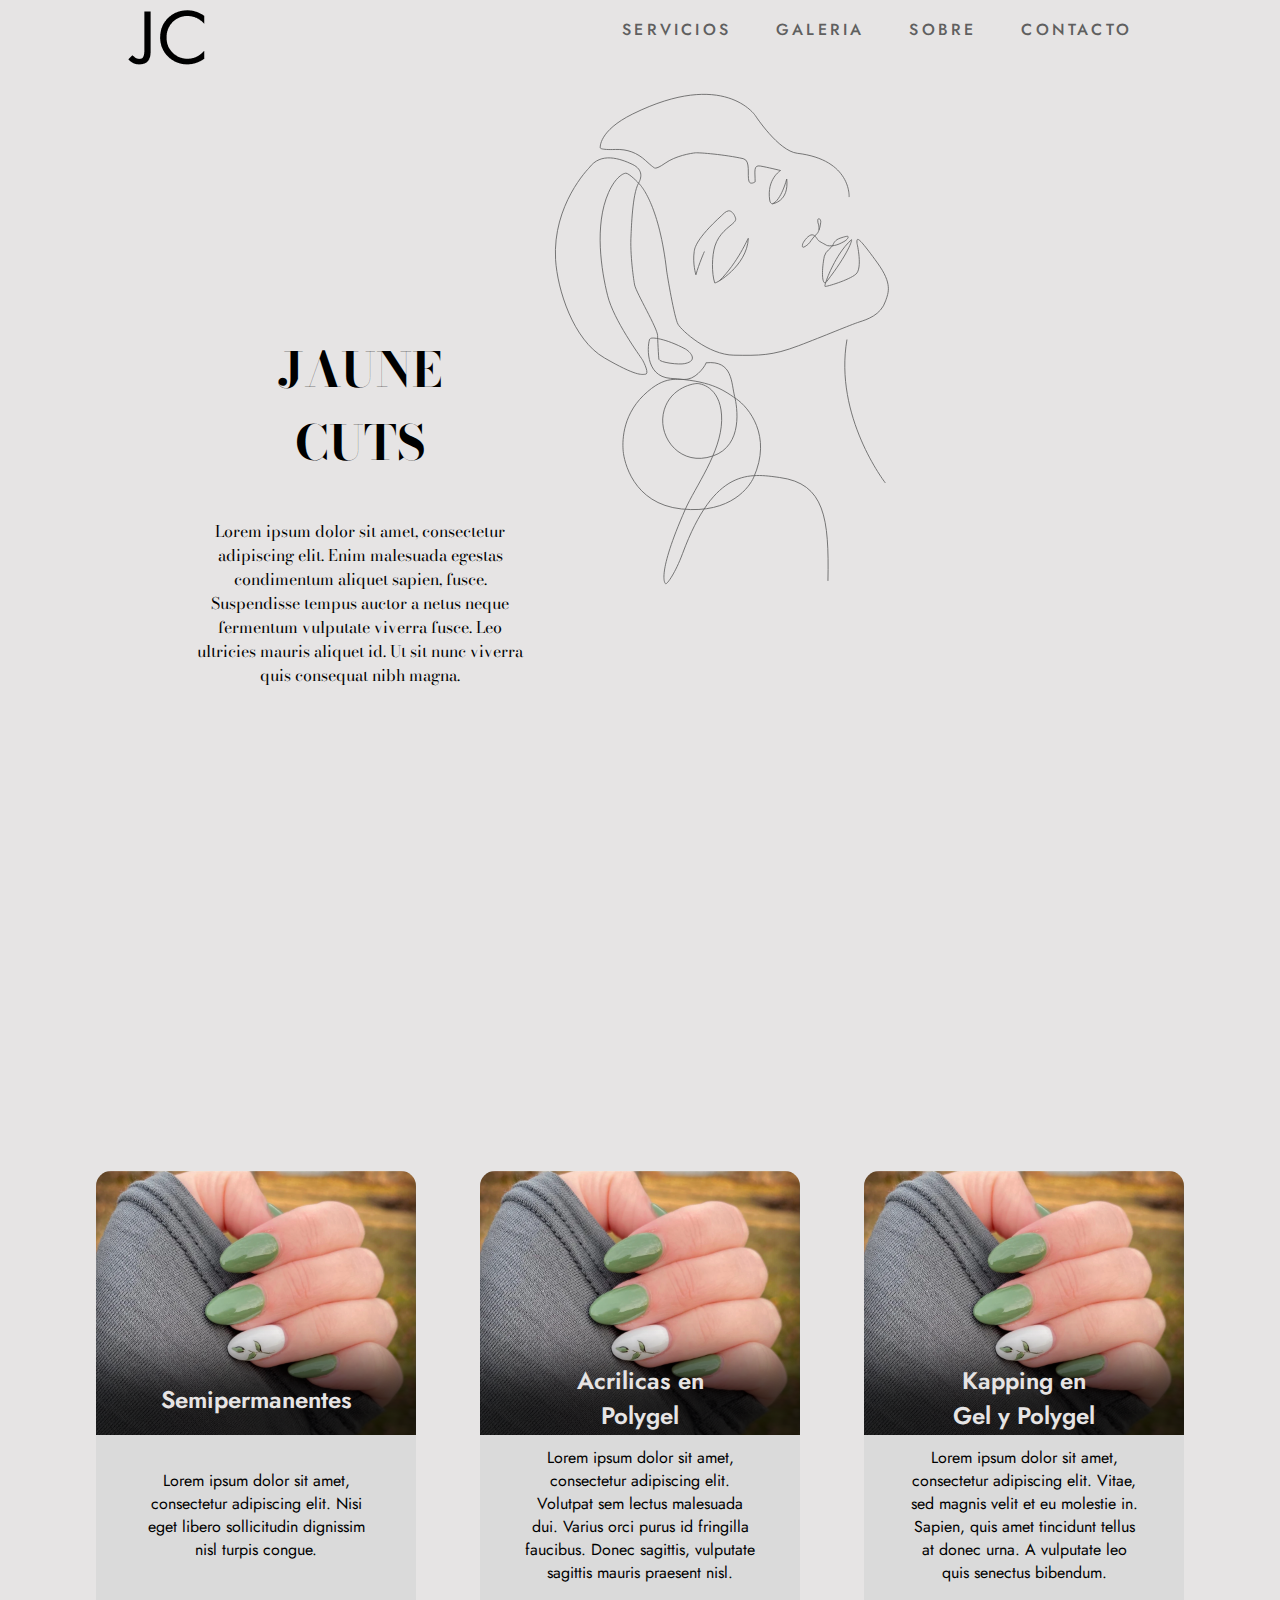
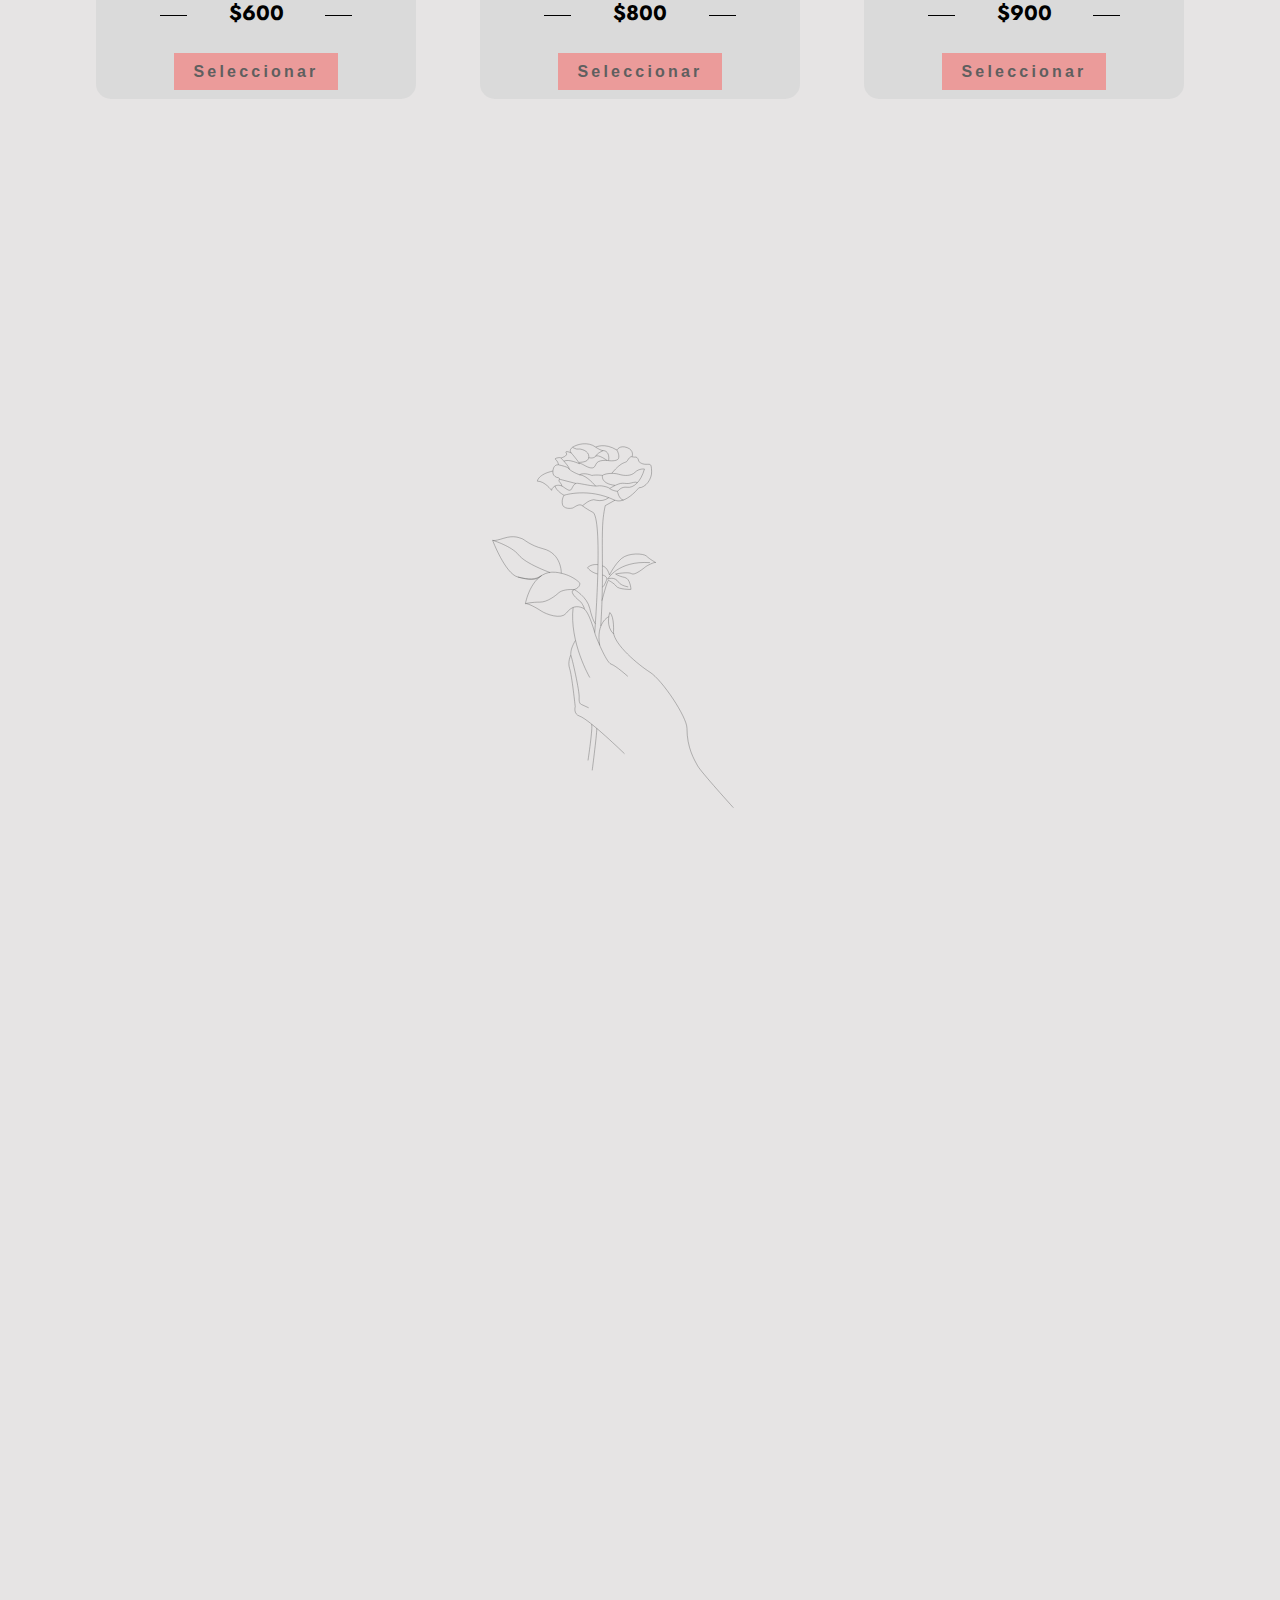
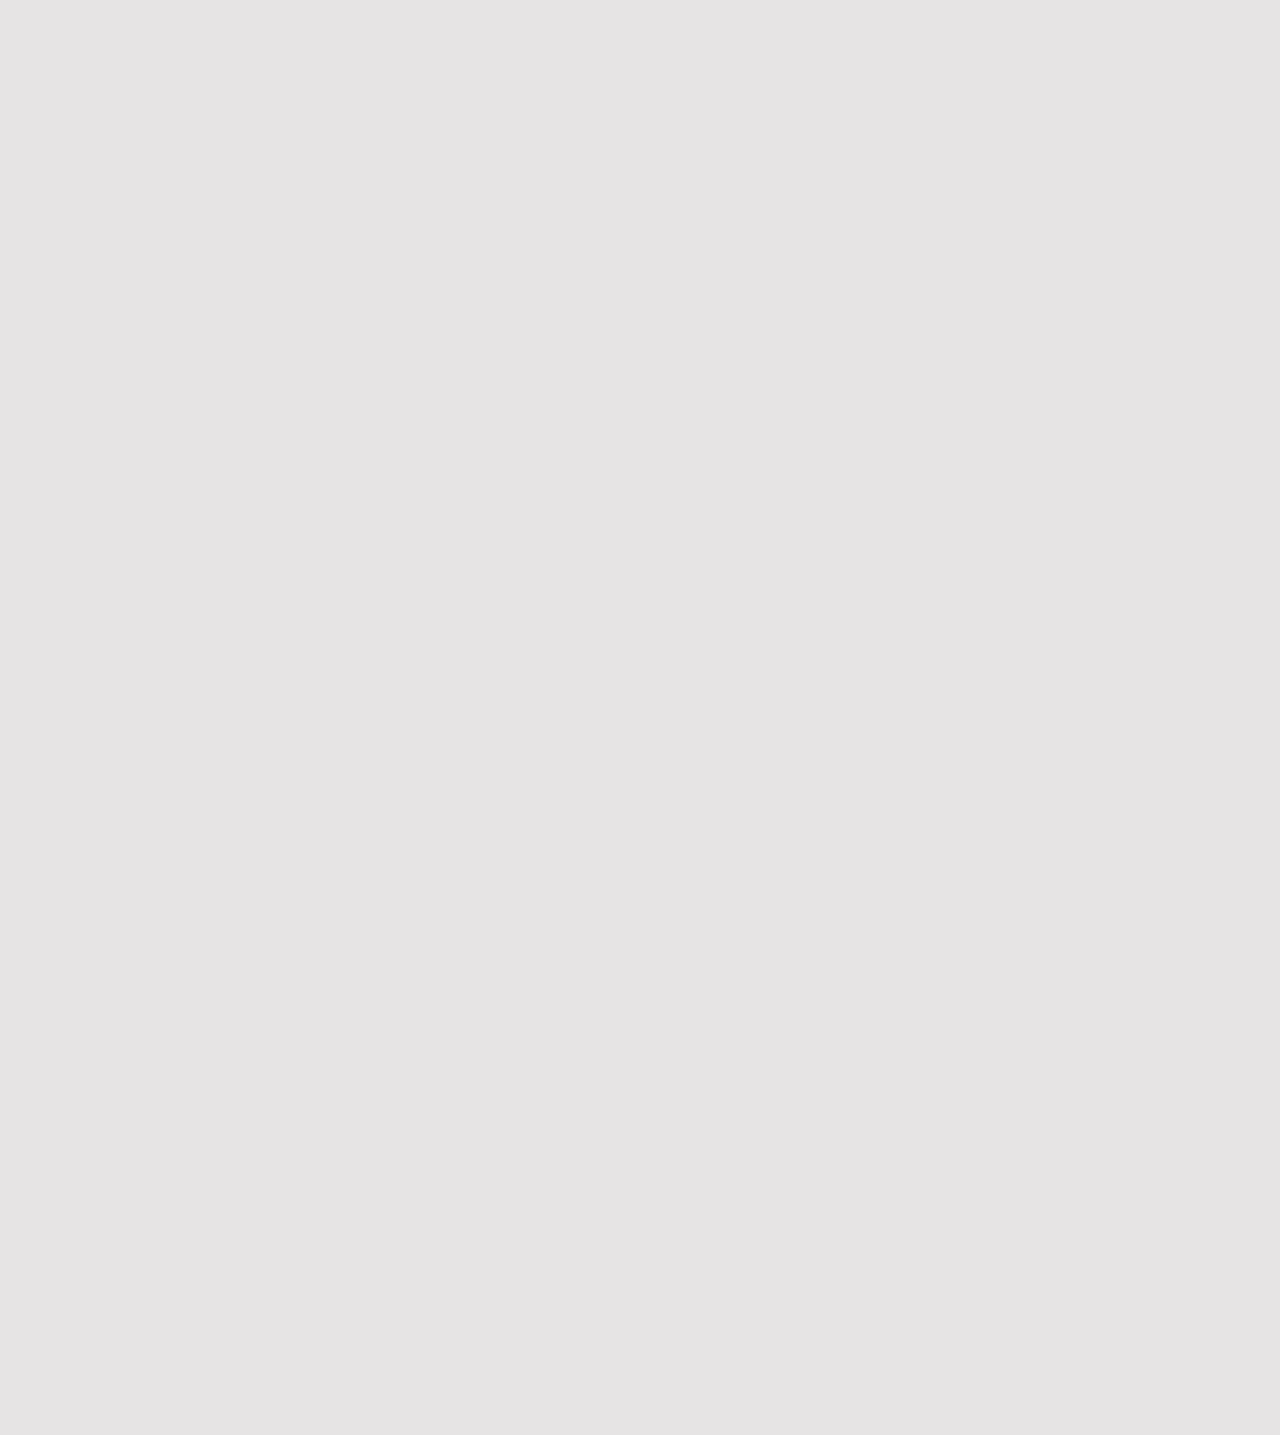
==== index.html @ eb787738 "Added responsive mobile menu" ====
<!DOCTYPE html>
<html lang="en">
<head>
    <meta charset="UTF-8">
    <meta http-equiv="X-UA-Compatible" content="IE=edge">
    <meta name="viewport" content="width=device-width, initial-scale=1.0">
    <link rel="stylesheet" href="style.css">
    <title>Document</title>
</head>
<body>
    <header> 
        <a href="#"><img src="img/logo.png" alt="logo" class="logo"></a>

        <button class="mobile_nav_toggle"></button>

        <nav id="primary_navigation">
            <ul class="nav_links" data-visible="false">
                <li><a href="#service">Servicios</a></li>
                <li><a href="#galery">Galeria</a></li>
                <li><a href="#about">Sobre</a></li>
                <li><a href="#contact">Contacto</a></li>
            </ul>
        </nav>
    </header>


    <section id="hero">
        <div id="hero_text">
            <h1>JAUNE</h1>
            <h1>CUTS</h1>
            <p>Lorem ipsum dolor sit amet, consectetur adipiscing elit. Enim malesuada egestas condimentum aliquet sapien, fusce. Suspendisse tempus auctor a netus neque fermentum vulputate viverra fusce. Leo ultricies mauris aliquet id. Ut sit nunc viverra quis consequat nibh magna.</p>
        </div>
        <div id="svg1"></div>
    </section>


    <section id="service">
        <div class="service_card">
            <div class="service_img service_img_1"></div>
            <div class="service_title service_semis">
                <span>Semipermanentes</span>
            </div>
            <div class="service_description">
                <p>Lorem ipsum dolor sit amet, consectetur adipiscing elit. Nisi eget libero sollicitudin dignissim nisl turpis congue.</p>
            </div>
            <div class="card_price_box">
                <h2><span>$600</span></h2>
            </div>
                <button class="service_btn">Seleccionar</button>
        </div>

        <div class="service_card">
            <div class="service_img service_img_2"></div>
            <div class="service_title">
                <span>Acrilicas en</span><br> 
                <span>Polygel</span>
            </div>
            <div class="service_description">
                <p>Lorem ipsum dolor sit amet, consectetur adipiscing elit. Volutpat sem lectus malesuada dui. Varius orci purus id fringilla faucibus. Donec sagittis, vulputate sagittis mauris praesent nisl.</p>
            </div>
            <div class="card_price_box">
                <h2><span>$800</span></h2>
            </div>
                <button class="service_btn">Seleccionar</button>
        </div>
        
        <div class="service_card">
            <div class="service_img service_img_3"></div>
            <div class="service_title">
                <span>Kapping en</span><br> 
                <span>Gel y Polygel</span>
            </div>
            <div class="service_description">
                <p>Lorem ipsum dolor sit amet, consectetur adipiscing elit. Vitae, sed magnis velit et eu molestie in. Sapien, quis amet tincidunt tellus at donec urna. A vulputate leo quis senectus bibendum.</p>
            </div>
            <div class="card_price_box">
                <h2><span>$900</span></h2>
            </div>
                <button class="service_btn">Seleccionar</button>
        </div>
    </section>

    
    <section id="galery">




        <div id="svg2"></div>











    </section>






    <section id="about"></section>
    <section id="contact"></section>

    <script src="script.js"></script>
</body>
</html>
---- style.css ----
/*################################*/
/*                               */
/*             Imports          */
/*                             */
/*############################*/
@import url('https://fonts.googleapis.com/css2?family=Jost&display=swap');
@import url('https://fonts.googleapis.com/css2?family=Bodoni+Moda:wght@600&display=swap');

/*################################*/
/*                               */
/*             General          */
/*                             */
/*############################*/


:root {
    --base: rgba(230, 228, 228, 1);
    --base2: #dadada;
    --primary: #5f5f5f;
    --secondary:#d1d0d0;
    --accent: #EB9B9A;
    --accent2: #EED3BE;
}
* {
    box-sizing: border-box;
    margin: 0;
    padding: 0;

}

html {
    scroll-behavior: smooth;
}
body{
    display: flex;
    flex-direction: column;
    background-color: var(--base);
    font-family: 'Jost', sans-serif;
    justify-content: center;
    align-items: center;
    z-index: 5;
    overflow-x: hidden;
}

header {
    width: 100%;
    position: sticky;
    height: 0;
    top: 0;
    display: flex;
    justify-content: space-between;
    align-items: center;
    padding: 30px 10%;
    z-index: 10;
    background-color: var(--base);
}
section{
    margin-bottom: 15px;
    display: flex;
    height: 100vh;
    width: 90%;
}

/*################################*/
/*                               */
/*             TEXT             */
/*                             */
/*############################*/

li, a, button{
    font-weight: 500;
    font-size: 1rem;
    letter-spacing: .2rem;
    color: var(--primary);
    text-decoration: none;
}
#hero h1, #hero p{
    font-family: "Bodoni Moda", serif;
    text-align: center;
}

#service .service_card .service_title {
    height: 0;
    font-display: swap;
    font-weight: 600;
    position: relative;
    top: -3em;
    font-size: 1.5rem;
    color: var(--base);
}
#service .service_card .service_semis{
    top: -2.2em;
}
#service .service_card p {
    padding: 10px;
}

.card_price_box h2 {
    font-size: 1.3rem;
}

h2 span{
    padding: 0 2em;
}

/*################################*/
/*                               */
/*         BUTTONS              */
/*                             */
/*############################*/

.service_btn {
    font-weight: 600;
    padding: 0.6rem 1.2rem;
    background-color: var(--accent);
    border: none;
    cursor: pointer;
    transition: all .3s ease 0s;
}
.service_btn:hover{
    background-color: var(--accent2);
}
/*################################*/
/*                               */
/*         HEADER               */
/*                             */
/*############################*/
.logo {
    margin-top: 20px;
    cursor: pointer;
}
.mobile_nav_toggle {
    display: none;
    background-repeat: no-repeat;
    background-size: contain;
    background: url(img/menu-icon.svg);
}
.nav_links {
    list-style: none;
}
.nav_links li {
    display: inline-block;
    padding: 0 20px;
}
.nav_links li a {
    text-transform: uppercase;
    transition: all .3s ease 0s;
}
.nav_links li a::after{
    display: block;
    content: '';
    border-bottom: 2px var(--accent) solid;
    transform: scaleX(0);
    transition: transform 250ms ease-in-out;
}
.nav_links li a:hover, li a:focus{
    color: var(--accent);
    outline: none;
}
.nav_links li a:hover::after, li a:focus::after{
    transform: scaleX(1);
}

@media (max-width: 767px){
    .nav_links{
        z-index: 1000;
        background-color: rgba(0, 0, 0, 0.7);
        position: fixed;
        inset: 0 0 0 30%;
        display: flex;
        flex-direction: column;
        justify-content: center;
        padding: 10rem 2rem;
        transform: translateX(100%);
        transition: transform 350ms ease-out;
    }
    .nav_links li a{
        font-size: 2rem;
        margin: 10px 0;
        color: var(--base2);
    }
    .nav_links[data-visible="true"] {
        transform: translateX(0%);
    }
    .mobile_nav_toggle {
        display: block;
        position: absolute;
        width: 2rem;
        border: none;
        aspect-ratio: 1;
        top: 2rem;
        right: 2rem;
        z-index: 9999;
    }
}


/*################################*/
/*                               */
/*         HERO SECTION         */
/*                             */
/*############################*/
#hero {
    flex-direction: row;
    justify-content: flex-start;
    align-items: center;
    margin-left: 15%;
}
#hero h1{
    font-size: 3rem;
}
#hero p {
    background-color: var(--base);
    margin-top: 10%;
    width: 40ch;
    padding: 0 2em;
}
#svg1{
    position: absolute;
    top: 7%;
    right: 25%;
    width: 35vw;
}

#svg2 {
    margin-top: 100px;
    position: absolute;
    right: 35%;
    width: 35vw;
}

.path {
    fill: none;
    stroke-width: 0.75;
    stroke-miterlimit: 10;
    stroke: var(--primary);
    stroke-dasharray: 2500;
    stroke-dashoffset: 1000;
    animation: dash 15s forwards;
}

/*################################*/
/*                               */
/*      SERVICES SECTION        */
/*                             */
/*############################*/
#service {
    justify-content: space-around;
    align-items: center;
    text-align: center;
}

.service_card {
    margin-top: 20px;
    width: 20em;
    border-radius: 15px;
    height: 33em;
    background-color: var(--base2);
}
.service_card .service_img {
    width: 100%;
    height: 50%;
    border-radius: 15px 15px 0 0;
    box-shadow: inset 0 -5em 50px -10px rgba(0,0,0,0.8);
}
.service_card .service_img_1{
    background: url(img/test.png);
    background-size: cover;
}
.service_card .service_img_2{
    background: url(img/test.png);
    background-size: cover;
}
.service_card .service_img_3{
    background: url(img/test.png);
    background-size: cover;
}


.service_card .service_description{
    display: flex;
    justify-content: center;
    align-items: center;
    height: 10em;
}
.service_card .service_description p {
    width: 80%;
}
.service_card .card_price_box{
    display: flex;
    justify-content: center;
    align-items: center;
    margin-bottom: 10px;
    height: 3em;
}

.card_price_box h2 {
    width: 60%;
    text-align: center;
    border-bottom: 1px solid #000;
    line-height: 0.1em;
    margin: 10px 0 20px;
}
.card_price_box h2 span{
    background-color: var(--base2);
}



/*################################*/
/*                               */
/*       GALERY SECTION         */
/*                             */
/*############################*/


/*################################*/
/*                               */
/*          ANIMATIONS          */
/*                             */
/*############################*/
@keyframes dash {
    from{
        stroke-dashoffset: 2500;
    }
    to {
        stroke-dashoffset: 0;
    }
}


/*################################*/
/*                               */
/*      RESPONSIVE CODE         */
/*                             */
/*############################*/
@media screen and (max-width: 768px){
    #svg1{ top: 10%;}
    #service{
        flex-direction: column;
        height: auto;
    }
    #service .service_card{ margin: 20px; width: 80%; height: 43em;};
    #service .service_card img {max-height: 70%;}
}

@media screen and (max-width: 1200px){
    #service{
        flex-wrap: wrap;
        height: auto;
    }
    
}
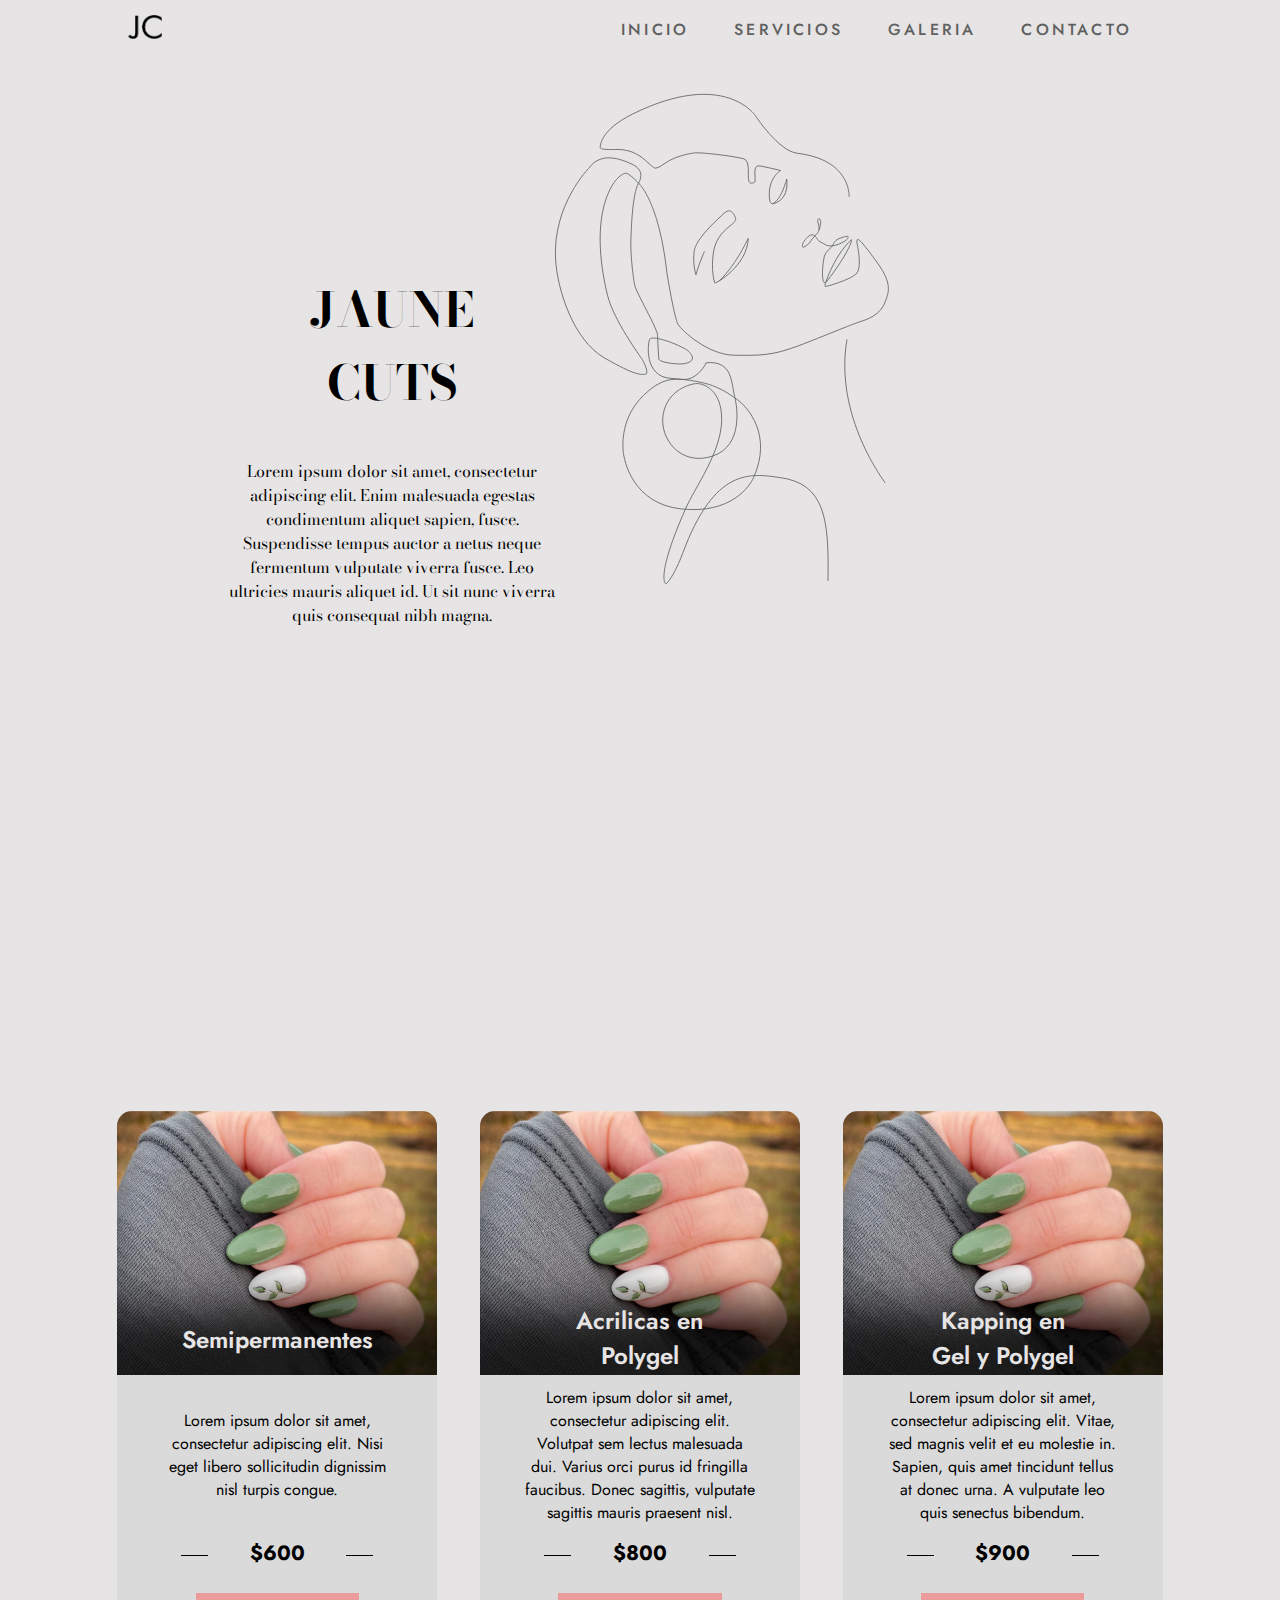
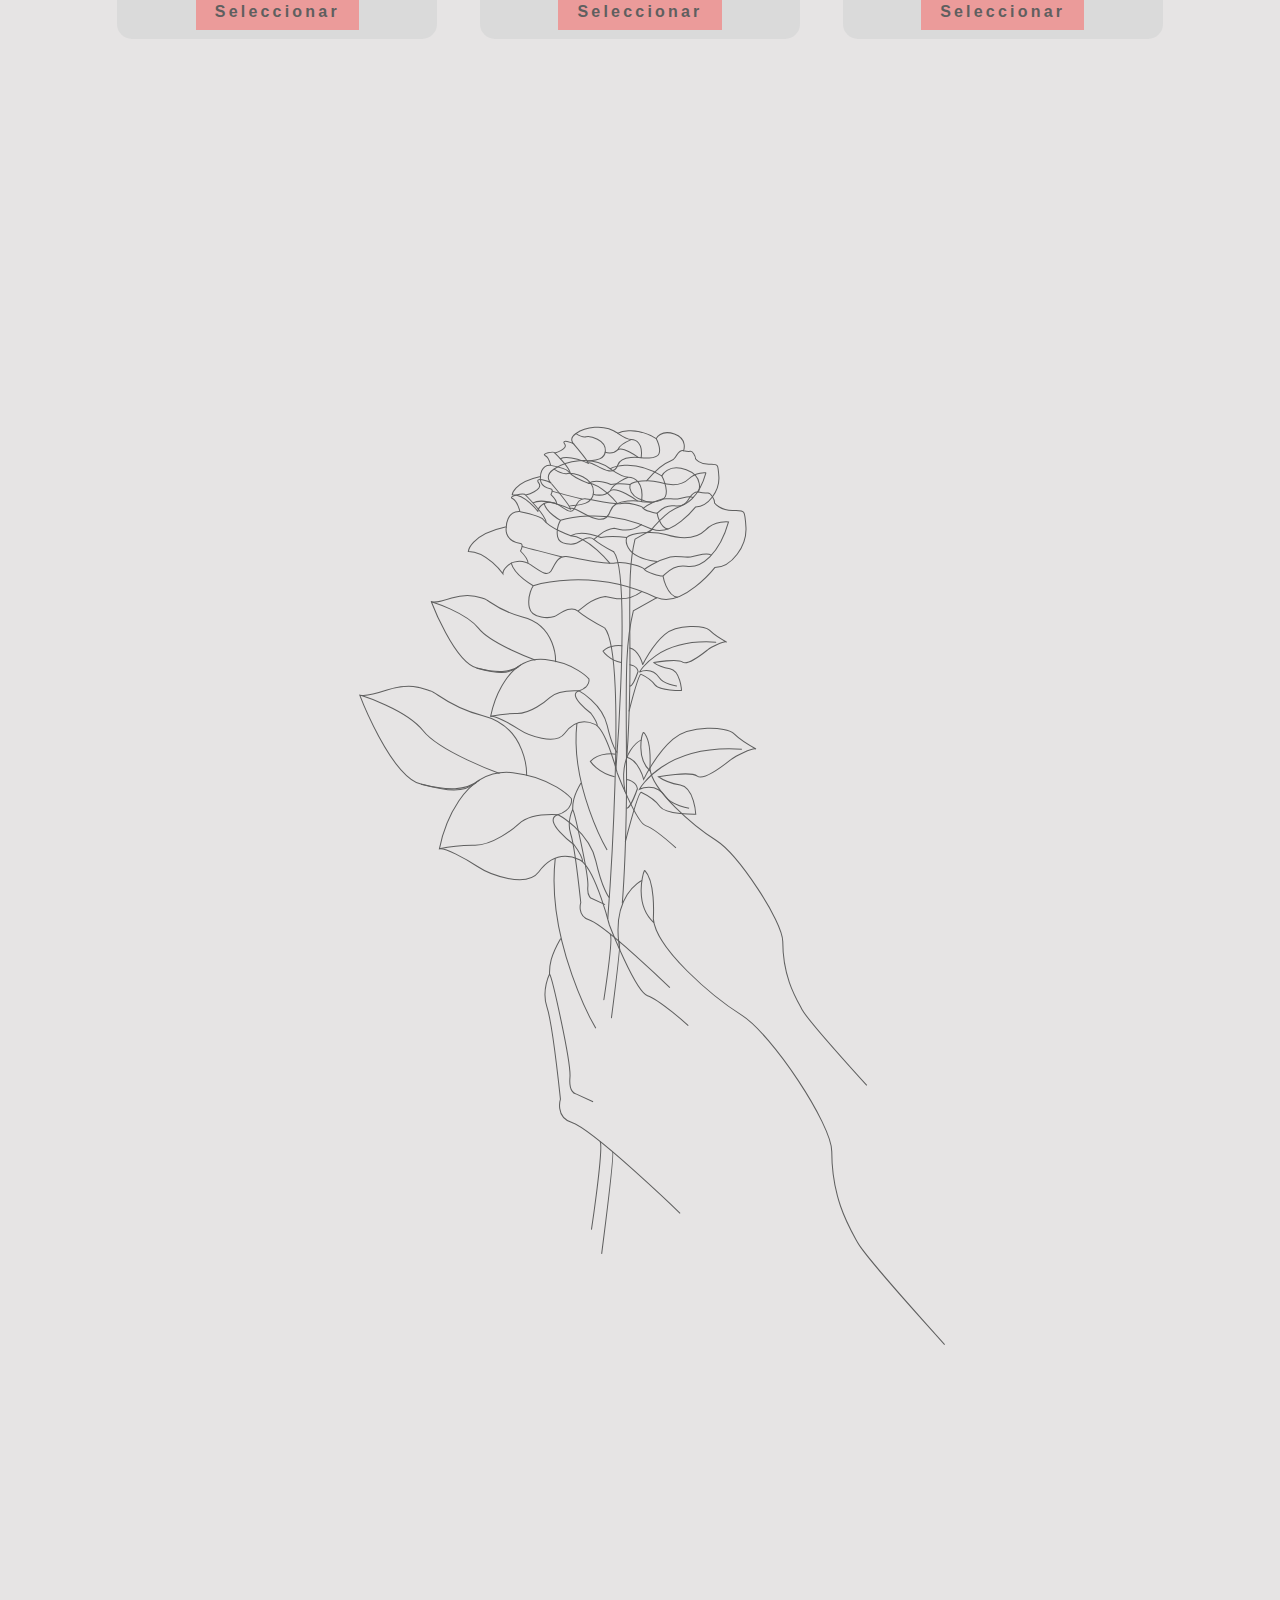
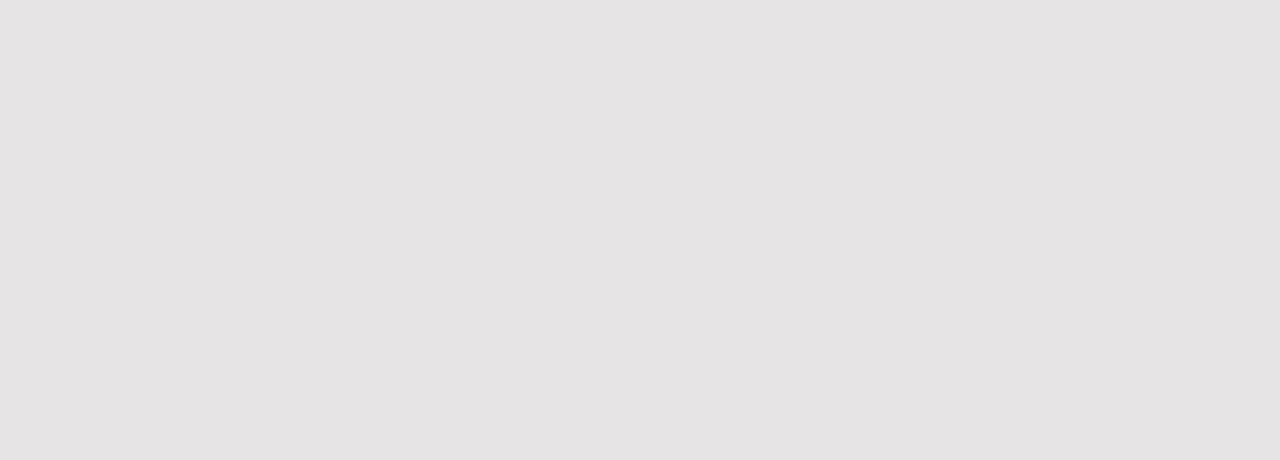
==== commit 4429cdcc: "Changed svg of services and fixed some mobile styling" ====
--- a/index.html
+++ b/index.html
@@ -15,9 +15,9 @@
 
         <nav id="primary_navigation">
             <ul class="nav_links" data-visible="false">
+                <li><a href="#">Inicio</a></li>
                 <li><a href="#service">Servicios</a></li>
                 <li><a href="#galery">Galeria</a></li>
-                <li><a href="#about">Sobre</a></li>
                 <li><a href="#contact">Contacto</a></li>
             </ul>
         </nav>
@@ -25,9 +25,12 @@
 
 
     <section id="hero">
-        <div id="hero_text">
+        <div>
             <h1>JAUNE</h1>
             <h1>CUTS</h1>
+            <!-- <h1>THIS IS A WORK</h1>
+            <h1>IN PROCESS</h1>
+            <h1>Last Update: 10/3/22</h1> -->
             <p>Lorem ipsum dolor sit amet, consectetur adipiscing elit. Enim malesuada egestas condimentum aliquet sapien, fusce. Suspendisse tempus auctor a netus neque fermentum vulputate viverra fusce. Leo ultricies mauris aliquet id. Ut sit nunc viverra quis consequat nibh magna.</p>
         </div>
         <div id="svg1"></div>
@@ -105,7 +108,7 @@
 
 
 
-    <section id="about"></section>
+
     <section id="contact"></section>
 
     <script src="script.js"></script>
--- a/style.css
+++ b/style.css
@@ -40,12 +40,11 @@
     justify-content: center;
     align-items: center;
     z-index: 5;
-    overflow-x: hidden;
 }
 
 header {
     width: 100%;
-    position: sticky;
+    position: fixed;
     height: 0;
     top: 0;
     display: flex;
@@ -59,7 +58,7 @@
     margin-bottom: 15px;
     display: flex;
     height: 100vh;
-    width: 90%;
+    width: 85%;
 }
 
 /*################################*/
@@ -75,10 +74,7 @@
     color: var(--primary);
     text-decoration: none;
 }
-#hero h1, #hero p{
-    font-family: "Bodoni Moda", serif;
-    text-align: center;
-}
+
 
 #service .service_card .service_title {
     height: 0;
@@ -127,7 +123,8 @@
 /*                             */
 /*############################*/
 .logo {
-    margin-top: 20px;
+    top: 1rem;
+    height: 1.5rem;
     cursor: pointer;
 }
 .mobile_nav_toggle {
@@ -189,7 +186,7 @@
         width: 2rem;
         border: none;
         aspect-ratio: 1;
-        top: 2rem;
+        top: 1rem;
         right: 2rem;
         z-index: 9999;
     }
@@ -206,6 +203,10 @@
     justify-content: flex-start;
     align-items: center;
     margin-left: 15%;
+}
+#hero h1, #hero p{
+    font-family: "Bodoni Moda", serif;
+    text-align: center;
 }
 #hero h1{
     font-size: 3rem;
@@ -220,13 +221,6 @@
     position: absolute;
     top: 7%;
     right: 25%;
-    width: 35vw;
-}
-
-#svg2 {
-    margin-top: 100px;
-    position: absolute;
-    right: 35%;
     width: 35vw;
 }
 
@@ -240,6 +234,24 @@
     animation: dash 15s forwards;
 }
 
+@media (max-width: 768px){
+    #hero {
+        margin-left: 0;
+        justify-content: center;
+    }
+    #hero p {
+        width: 30ch;
+        padding: 0;
+        margin: 2em auto auto auto;
+    }
+    #svg1{
+        position: absolute;
+        top: 10%;
+        right: 35%;
+        width: 35vw;
+    }
+}
+
 /*################################*/
 /*                               */
 /*      SERVICES SECTION        */
@@ -306,43 +318,22 @@
     background-color: var(--base2);
 }
 
-
-
-/*################################*/
-/*                               */
-/*       GALERY SECTION         */
-/*                             */
-/*############################*/
-
-
-/*################################*/
-/*                               */
-/*          ANIMATIONS          */
-/*                             */
-/*############################*/
-@keyframes dash {
-    from{
-        stroke-dashoffset: 2500;
-    }
-    to {
-        stroke-dashoffset: 0;
-    }
-}
-
-
-/*################################*/
-/*                               */
-/*      RESPONSIVE CODE         */
-/*                             */
-/*############################*/
-@media screen and (max-width: 768px){
-    #svg1{ top: 10%;}
+@media (max-width: 768px){
+    .service_card{
+        width: 100%;
+        height: 90vh;
+    }
+    .service_card img {max-height: 70%;}
     #service{
         flex-direction: column;
         height: auto;
     }
-    #service .service_card{ margin: 20px; width: 80%; height: 43em;};
-    #service .service_card img {max-height: 70%;}
+    #service .service_card .service_description p {
+        margin-top: 5vh;
+    }
+    .service_card .card_price_box {
+        margin-top: 6vh;
+    }
 }
 
 @media screen and (max-width: 1200px){
@@ -350,5 +341,40 @@
         flex-wrap: wrap;
         height: auto;
     }
-    
-}+}
+
+/*################################*/
+/*                               */
+/*       GALERY SECTION         */
+/*                             */
+/*############################*/
+#svg2 {
+    background: url(img/hand.svg);
+    background-repeat: no-repeat;
+    background-position: center;
+    height: 90vh;
+    width: 85vw;
+    margin-top: 100px;
+    position: absolute;
+}
+
+/*################################*/
+/*                               */
+/*          ANIMATIONS          */
+/*                             */
+/*############################*/
+@keyframes dash {
+    from{
+        stroke-dashoffset: 2500;
+    }
+    to {
+        stroke-dashoffset: 0;
+    }
+}
+
+
+/*################################*/
+/*                               */
+/*      RESPONSIVE CODE         */
+/*                             */
+/*############################*/
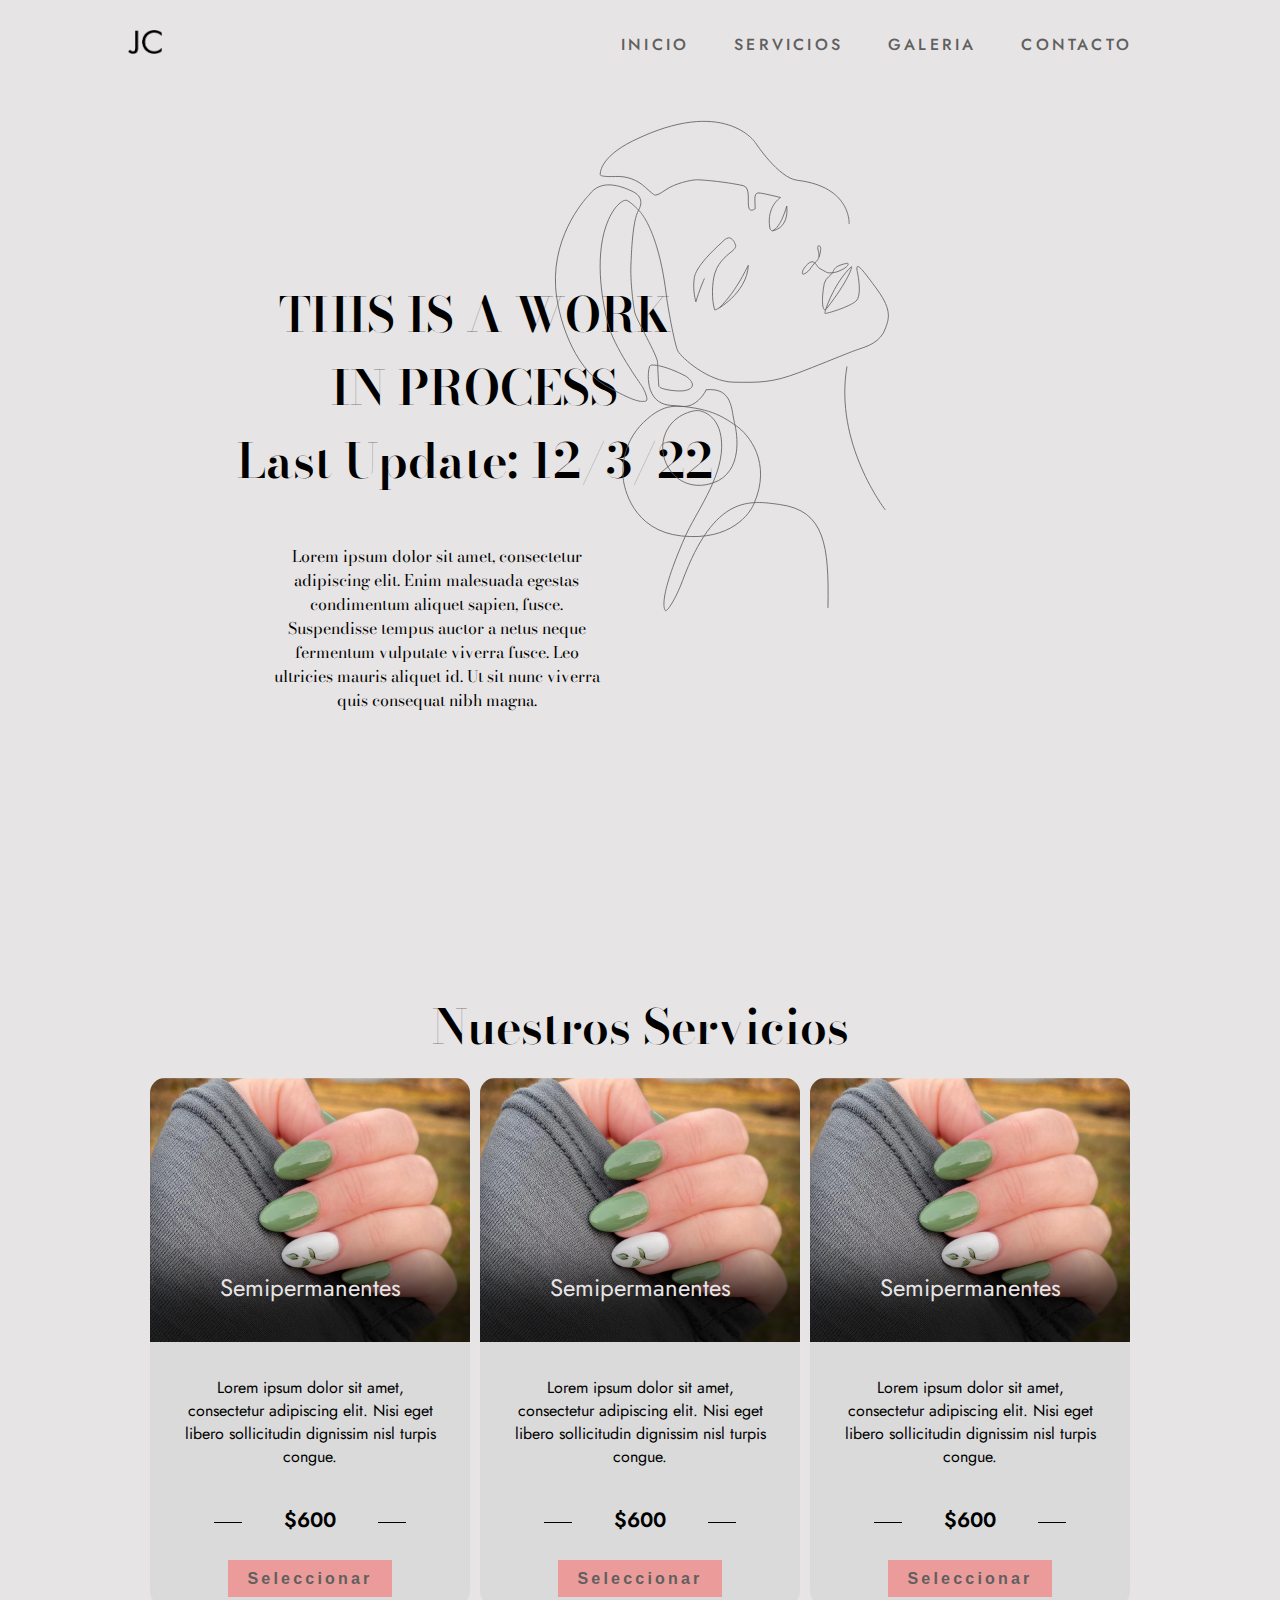
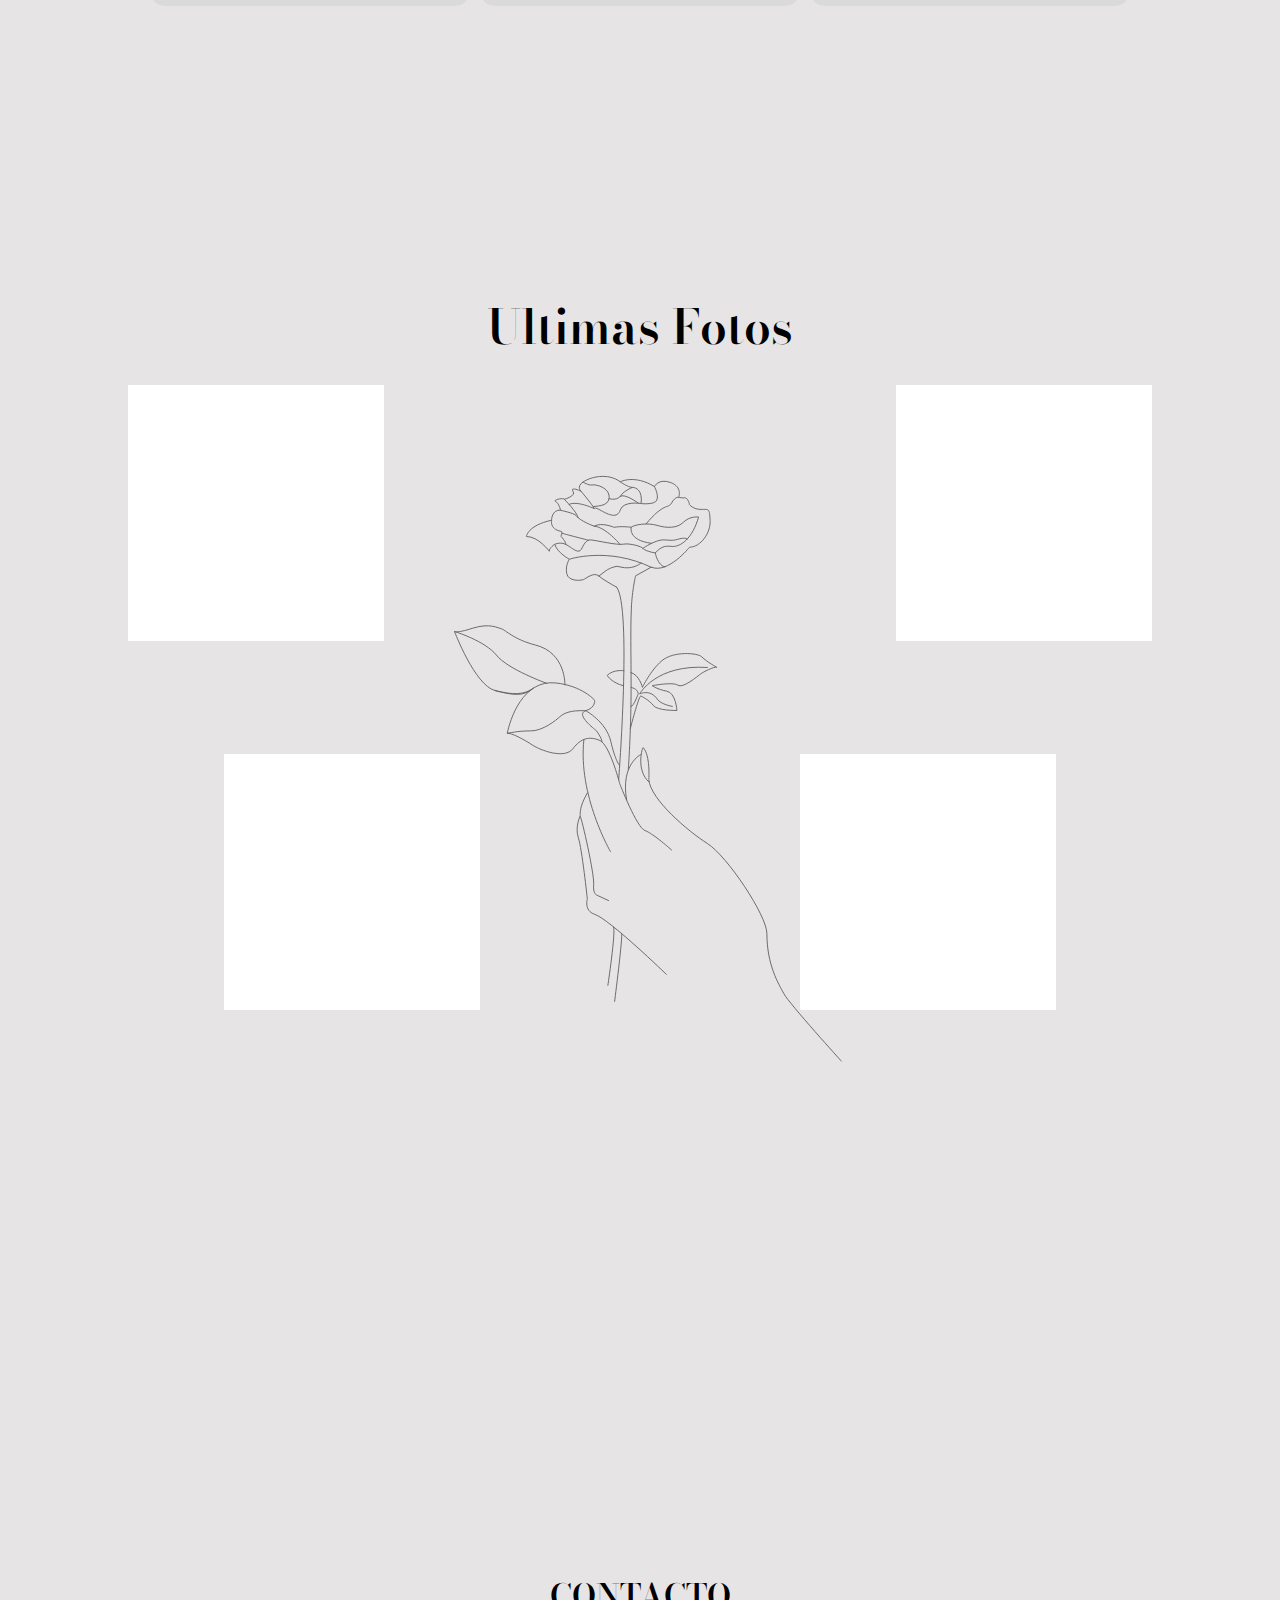
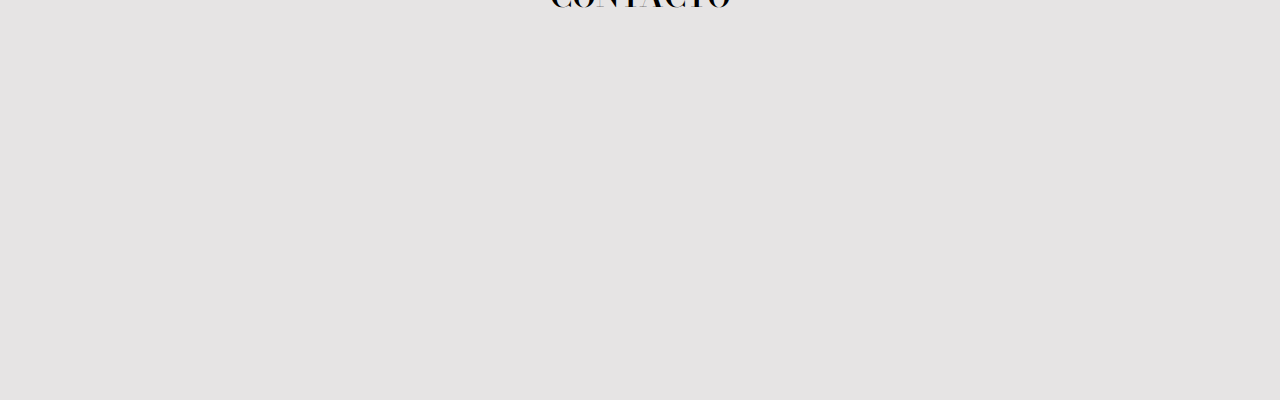
==== commit 6d5d5f63: "Changed how the css was structured and added the boxes for the galery section" ====
--- a/index.html
+++ b/index.html
@@ -7,7 +7,7 @@
     <link rel="stylesheet" href="style.css">
     <title>Document</title>
 </head>
-<body>
+<body class="flex column">
     <header> 
         <a href="#"><img src="img/logo.png" alt="logo" class="logo"></a>
 
@@ -24,93 +24,95 @@
     </header>
 
 
-    <section id="hero">
-        <div>
-            <h1>JAUNE</h1>
-            <h1>CUTS</h1>
-            <!-- <h1>THIS IS A WORK</h1>
-            <h1>IN PROCESS</h1>
-            <h1>Last Update: 10/3/22</h1> -->
+    <section id="hero" class="hero">
+        <div class="main-presentation">
+            <!-- <h1 class="title">JAUNE</h1> -->
+            <!-- <h1 class="title">CUTS</h1> -->
+            <h1 class="title">THIS IS A WORK</h1>
+            <h1 class="title">IN PROCESS</h1>
+            <h1 class="title">Last Update: 12/3/22</h1>
             <p>Lorem ipsum dolor sit amet, consectetur adipiscing elit. Enim malesuada egestas condimentum aliquet sapien, fusce. Suspendisse tempus auctor a netus neque fermentum vulputate viverra fusce. Leo ultricies mauris aliquet id. Ut sit nunc viverra quis consequat nibh magna.</p>
         </div>
         <div id="svg1"></div>
     </section>
 
 
-    <section id="service">
-        <div class="service_card">
-            <div class="service_img service_img_1"></div>
-            <div class="service_title service_semis">
-                <span>Semipermanentes</span>
+    <section id="service" class="column">
+        <h1 class="title">Nuestros Servicios</h1>
+        <div class="service">
+
+
+            <div class="service-card">
+                <div class="service-img service-img-1"></div>
+                <div class="service-title">
+                    <span>Semipermanentes</span>
+                </div>
+                <div class="service-description">
+                    <p>Lorem ipsum dolor sit amet, consectetur adipiscing elit. Nisi eget libero sollicitudin dignissim nisl turpis congue.</p>
+                </div>
+                <div class="card-price-box">
+                    <h2><span>$600</span></h2>
+                </div>
+                    <button class="btn">Seleccionar</button>
             </div>
-            <div class="service_description">
-                <p>Lorem ipsum dolor sit amet, consectetur adipiscing elit. Nisi eget libero sollicitudin dignissim nisl turpis congue.</p>
+
+
+
+            <div class="service-card">
+                <div class="service-img service-img-2"></div>
+                <div class="service-title">
+                    <span>Semipermanentes</span>
+                </div>
+                <div class="service-description">
+                    <p>Lorem ipsum dolor sit amet, consectetur adipiscing elit. Nisi eget libero sollicitudin dignissim nisl turpis congue.</p>
+                </div>
+                <div class="card-price-box">
+                    <h2><span>$600</span></h2>
+                </div>
+                    <button class="btn">Seleccionar</button>
             </div>
-            <div class="card_price_box">
-                <h2><span>$600</span></h2>
+
+
+            
+            <div class="service-card">
+                <div class="service-img service-img-3"></div>
+                <div class="service-title">
+                    <span>Semipermanentes</span>
+                </div>
+                <div class="service-description">
+                    <p>Lorem ipsum dolor sit amet, consectetur adipiscing elit. Nisi eget libero sollicitudin dignissim nisl turpis congue.</p>
+                </div>
+                <div class="card-price-box">
+                    <h2><span>$600</span></h2>
+                </div>
+                    <button class="btn">Seleccionar</button>
             </div>
-                <button class="service_btn">Seleccionar</button>
-        </div>
 
-        <div class="service_card">
-            <div class="service_img service_img_2"></div>
-            <div class="service_title">
-                <span>Acrilicas en</span><br> 
-                <span>Polygel</span>
-            </div>
-            <div class="service_description">
-                <p>Lorem ipsum dolor sit amet, consectetur adipiscing elit. Volutpat sem lectus malesuada dui. Varius orci purus id fringilla faucibus. Donec sagittis, vulputate sagittis mauris praesent nisl.</p>
-            </div>
-            <div class="card_price_box">
-                <h2><span>$800</span></h2>
-            </div>
-                <button class="service_btn">Seleccionar</button>
-        </div>
-        
-        <div class="service_card">
-            <div class="service_img service_img_3"></div>
-            <div class="service_title">
-                <span>Kapping en</span><br> 
-                <span>Gel y Polygel</span>
-            </div>
-            <div class="service_description">
-                <p>Lorem ipsum dolor sit amet, consectetur adipiscing elit. Vitae, sed magnis velit et eu molestie in. Sapien, quis amet tincidunt tellus at donec urna. A vulputate leo quis senectus bibendum.</p>
-            </div>
-            <div class="card_price_box">
-                <h2><span>$900</span></h2>
-            </div>
-                <button class="service_btn">Seleccionar</button>
+
         </div>
     </section>
 
     
-    <section id="galery">
+    <section id="galery" class="column">
+        <div id="svg2"></div>
+        <h1 class="title">Ultimas Fotos</h1>
+        <div class="galery-box">
+            <div class="instagram-insert"></div>
+            <div class="instagram-insert instagram-hide"></div>
+            <div class="instagram-insert"></div>
+            <div class="instagram-insert"></div>
+            <div class="instagram-insert"></div>
+        </div>
+    </section>
 
 
-
-
-        <div id="svg2"></div>
-
-
-
-
-
-
-
-
-
-
-
+    <section id="contact" class="center">
+        <h1>CONTACTO</h1>
     </section>
 
 
 
 
-
-
-
-    <section id="contact"></section>
-
     <script src="script.js"></script>
 </body>
 </html>--- a/style.css
+++ b/style.css
@@ -33,32 +33,38 @@
     scroll-behavior: smooth;
 }
 body{
-    display: flex;
-    flex-direction: column;
     background-color: var(--base);
     font-family: 'Jost', sans-serif;
-    justify-content: center;
-    align-items: center;
     z-index: 5;
 }
 
 header {
     width: 100%;
     position: fixed;
-    height: 0;
     top: 0;
     display: flex;
     justify-content: space-between;
     align-items: center;
     padding: 30px 10%;
-    z-index: 10;
+    z-index: 100;
     background-color: var(--base);
 }
 section{
-    margin-bottom: 15px;
     display: flex;
     height: 100vh;
-    width: 85%;
+    width: 90vw;
+    padding-top: 90px;
+}
+.flex{
+    display: flex;
+}
+.center {
+    justify-content: center;
+    align-items: center;
+}
+.column{
+    flex-direction: column;
+    align-items: center;
 }
 
 /*################################*/
@@ -66,7 +72,18 @@
 /*             TEXT             */
 /*                             */
 /*############################*/
-
+*{
+    text-align: center;
+}
+h1{
+    font-family: "Bodoni Moda", serif;
+    font-weight: 600;
+}
+
+h2{
+    font-size: 1.3rem;
+    font-weight: 600;
+}
 li, a, button{
     font-weight: 500;
     font-size: 1rem;
@@ -74,29 +91,20 @@
     color: var(--primary);
     text-decoration: none;
 }
-
-
-#service .service_card .service_title {
+.title{
+    font-size: 3rem;
+}
+.service-title {
+    font-size: 1.5rem;
     height: 0;
-    font-display: swap;
-    font-weight: 600;
     position: relative;
     top: -3em;
-    font-size: 1.5rem;
     color: var(--base);
 }
-#service .service_card .service_semis{
-    top: -2.2em;
-}
-#service .service_card p {
-    padding: 10px;
-}
-
-.card_price_box h2 {
-    font-size: 1.3rem;
-}
-
-h2 span{
+
+/* This is for the lines like in the price of the service section */
+
+h2 span{ 
     padding: 0 2em;
 }
 
@@ -106,7 +114,7 @@
 /*                             */
 /*############################*/
 
-.service_btn {
+.btn {
     font-weight: 600;
     padding: 0.6rem 1.2rem;
     background-color: var(--accent);
@@ -114,9 +122,10 @@
     cursor: pointer;
     transition: all .3s ease 0s;
 }
-.service_btn:hover{
+.btn:hover{
     background-color: var(--accent2);
 }
+
 /*################################*/
 /*                               */
 /*         HEADER               */
@@ -198,20 +207,15 @@
 /*         HERO SECTION         */
 /*                             */
 /*############################*/
-#hero {
-    flex-direction: row;
+.hero {
     justify-content: flex-start;
     align-items: center;
+}
+.main-presentation{
     margin-left: 15%;
 }
-#hero h1, #hero p{
+.hero p {
     font-family: "Bodoni Moda", serif;
-    text-align: center;
-}
-#hero h1{
-    font-size: 3rem;
-}
-#hero p {
     background-color: var(--base);
     margin-top: 10%;
     width: 40ch;
@@ -219,7 +223,7 @@
 }
 #svg1{
     position: absolute;
-    top: 7%;
+    top: 10%;
     right: 25%;
     width: 35vw;
 }
@@ -235,20 +239,18 @@
 }
 
 @media (max-width: 768px){
-    #hero {
+    .main-presentation{
+        margin: 0;
+    }
+    .hero {
         margin-left: 0;
         justify-content: center;
-    }
-    #hero p {
-        width: 30ch;
-        padding: 0;
-        margin: 2em auto auto auto;
+        flex-direction: column;
     }
     #svg1{
+        top: 15%;
         position: absolute;
-        top: 10%;
-        right: 35%;
-        width: 35vw;
+        width: 50vw;
     }
 }
 
@@ -257,49 +259,58 @@
 /*      SERVICES SECTION        */
 /*                             */
 /*############################*/
-#service {
+#service{
+    padding-top: 90px;
+}
+.container{
+    background: red;
+}
+.container2{
+    background: steelblue;
+}
+.service{
+    display: flex;
     justify-content: space-around;
     align-items: center;
-    text-align: center;
-}
-
-.service_card {
-    margin-top: 20px;
+    flex-wrap: wrap;
+}
+.service-card {
+    margin: 15px 5px 10px 5px;
     width: 20em;
     border-radius: 15px;
     height: 33em;
     background-color: var(--base2);
 }
-.service_card .service_img {
+.service-card .service-img {
     width: 100%;
     height: 50%;
     border-radius: 15px 15px 0 0;
     box-shadow: inset 0 -5em 50px -10px rgba(0,0,0,0.8);
 }
-.service_card .service_img_1{
+.service-card .service-img-1{
     background: url(img/test.png);
     background-size: cover;
 }
-.service_card .service_img_2{
+.service-card .service-img-2{
     background: url(img/test.png);
     background-size: cover;
 }
-.service_card .service_img_3{
+.service-card .service-img-3{
     background: url(img/test.png);
     background-size: cover;
 }
 
 
-.service_card .service_description{
+.service-card .service-description{
     display: flex;
     justify-content: center;
     align-items: center;
     height: 10em;
 }
-.service_card .service_description p {
+.service-card .service-description p {
     width: 80%;
 }
-.service_card .card_price_box{
+.service-card .card-price-box{
     display: flex;
     justify-content: center;
     align-items: center;
@@ -307,41 +318,40 @@
     height: 3em;
 }
 
-.card_price_box h2 {
+.card-price-box h2 {
     width: 60%;
     text-align: center;
     border-bottom: 1px solid #000;
     line-height: 0.1em;
     margin: 10px 0 20px;
 }
-.card_price_box h2 span{
+.card-price-box h2 span{
     background-color: var(--base2);
 }
 
 @media (max-width: 768px){
-    .service_card{
+    .service-card{
         width: 100%;
-        height: 90vh;
-    }
-    .service_card img {max-height: 70%;}
-    #service{
-        flex-direction: column;
-        height: auto;
-    }
-    #service .service_card .service_description p {
+        height: 80vh;
+    }
+    .service-card img {max-height: 70%;}
+    .service-card .service-description p {
         margin-top: 5vh;
     }
-    .service_card .card_price_box {
+    .service-card .card-price-box {
         margin-top: 6vh;
     }
 }
 
-@media screen and (max-width: 1200px){
+@media screen and (max-width: 1200px) {
+    
     #service{
         flex-wrap: wrap;
         height: auto;
     }
 }
+
+
 
 /*################################*/
 /*                               */
@@ -352,12 +362,41 @@
     background: url(img/hand.svg);
     background-repeat: no-repeat;
     background-position: center;
-    height: 90vh;
-    width: 85vw;
+    height: 80%;
+    width: 80%;
     margin-top: 100px;
     position: absolute;
-}
-
+    z-index: 8;
+}
+
+.galery-box {
+    height: 100%;
+    width: min(100%, 1200px);
+    display: flex;
+    align-items: space-around;
+    justify-content: space-around;
+    flex-wrap: wrap;
+}
+.instagram-insert{
+    height: 16em;
+    width: 16em;
+    background: #fff;
+    margin: 1.4rem;
+    z-index: 9;
+}
+
+.instagram-hide{
+    background: transparent;
+}
+
+@media screen and (max-width: 1000px) {
+    #galery{
+        height: auto;
+    }
+    .instagram-hide{
+        display: none;
+    }
+}
 /*################################*/
 /*                               */
 /*          ANIMATIONS          */
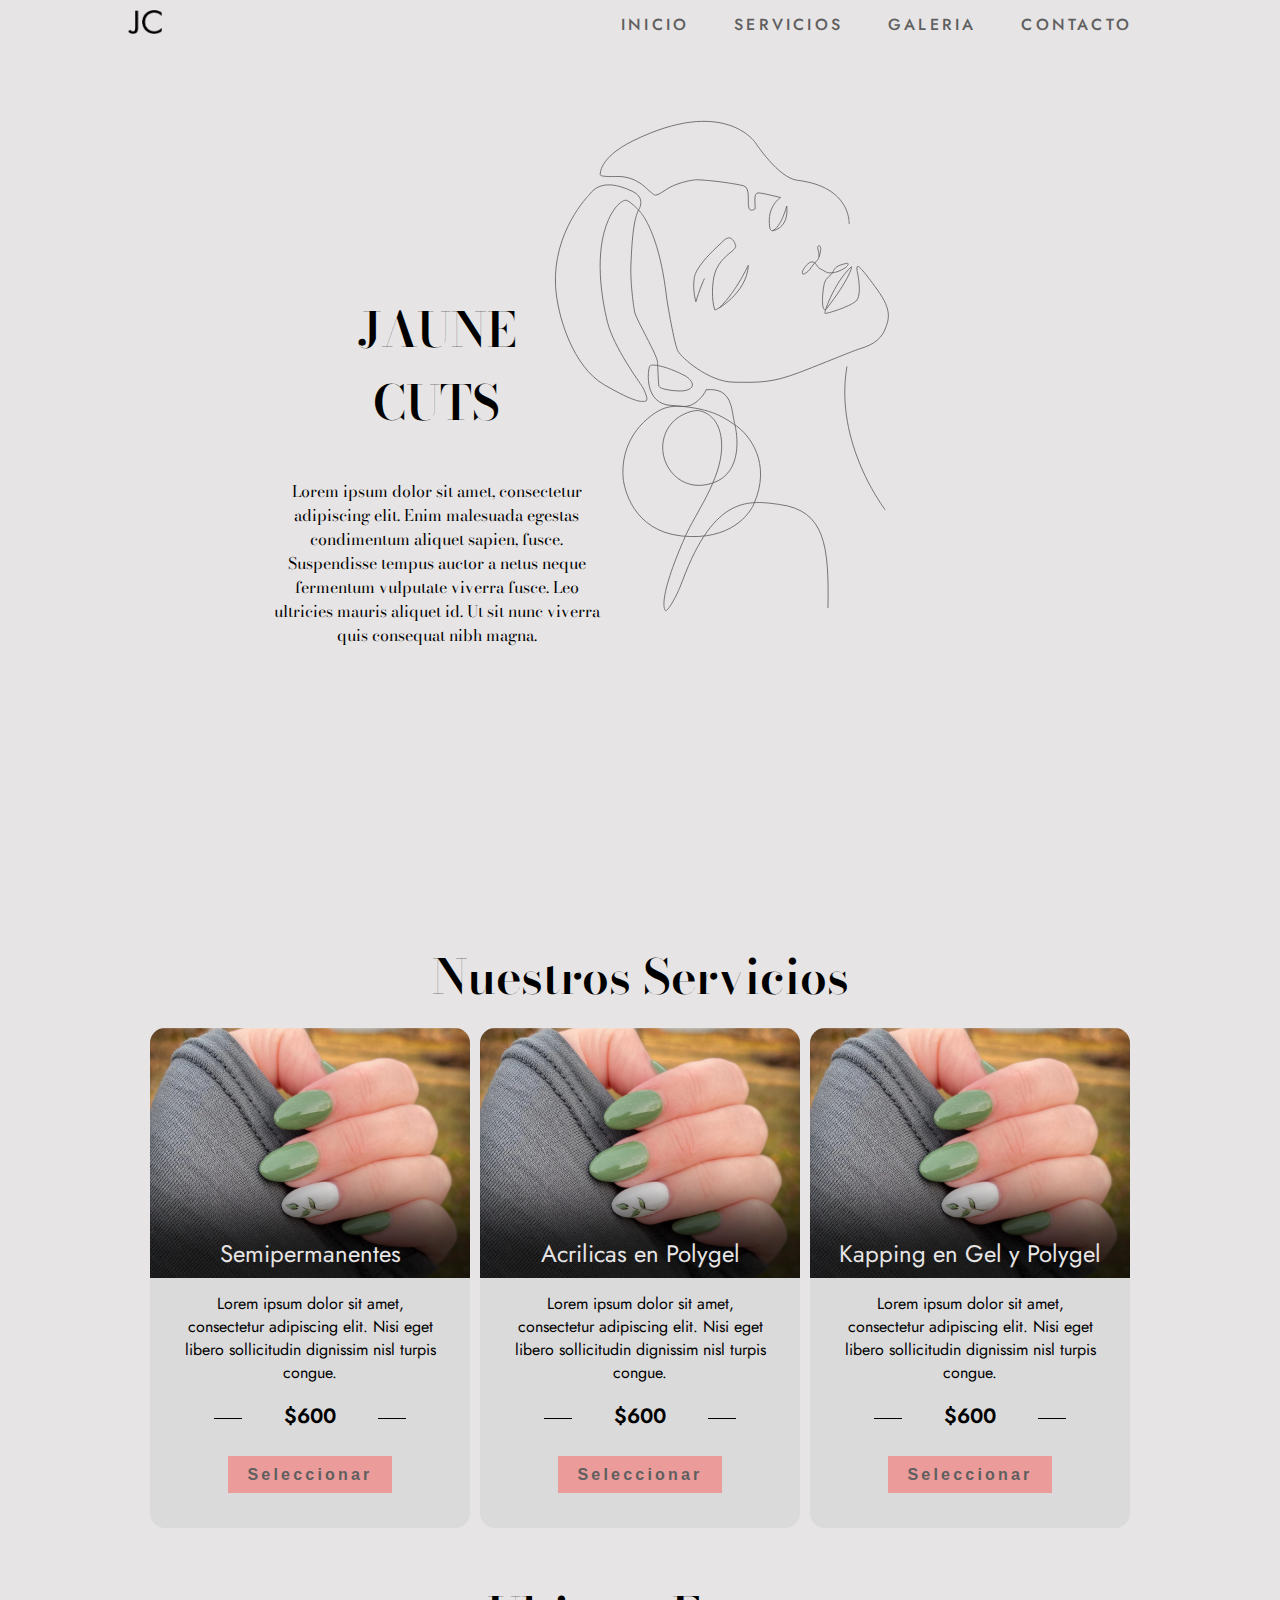
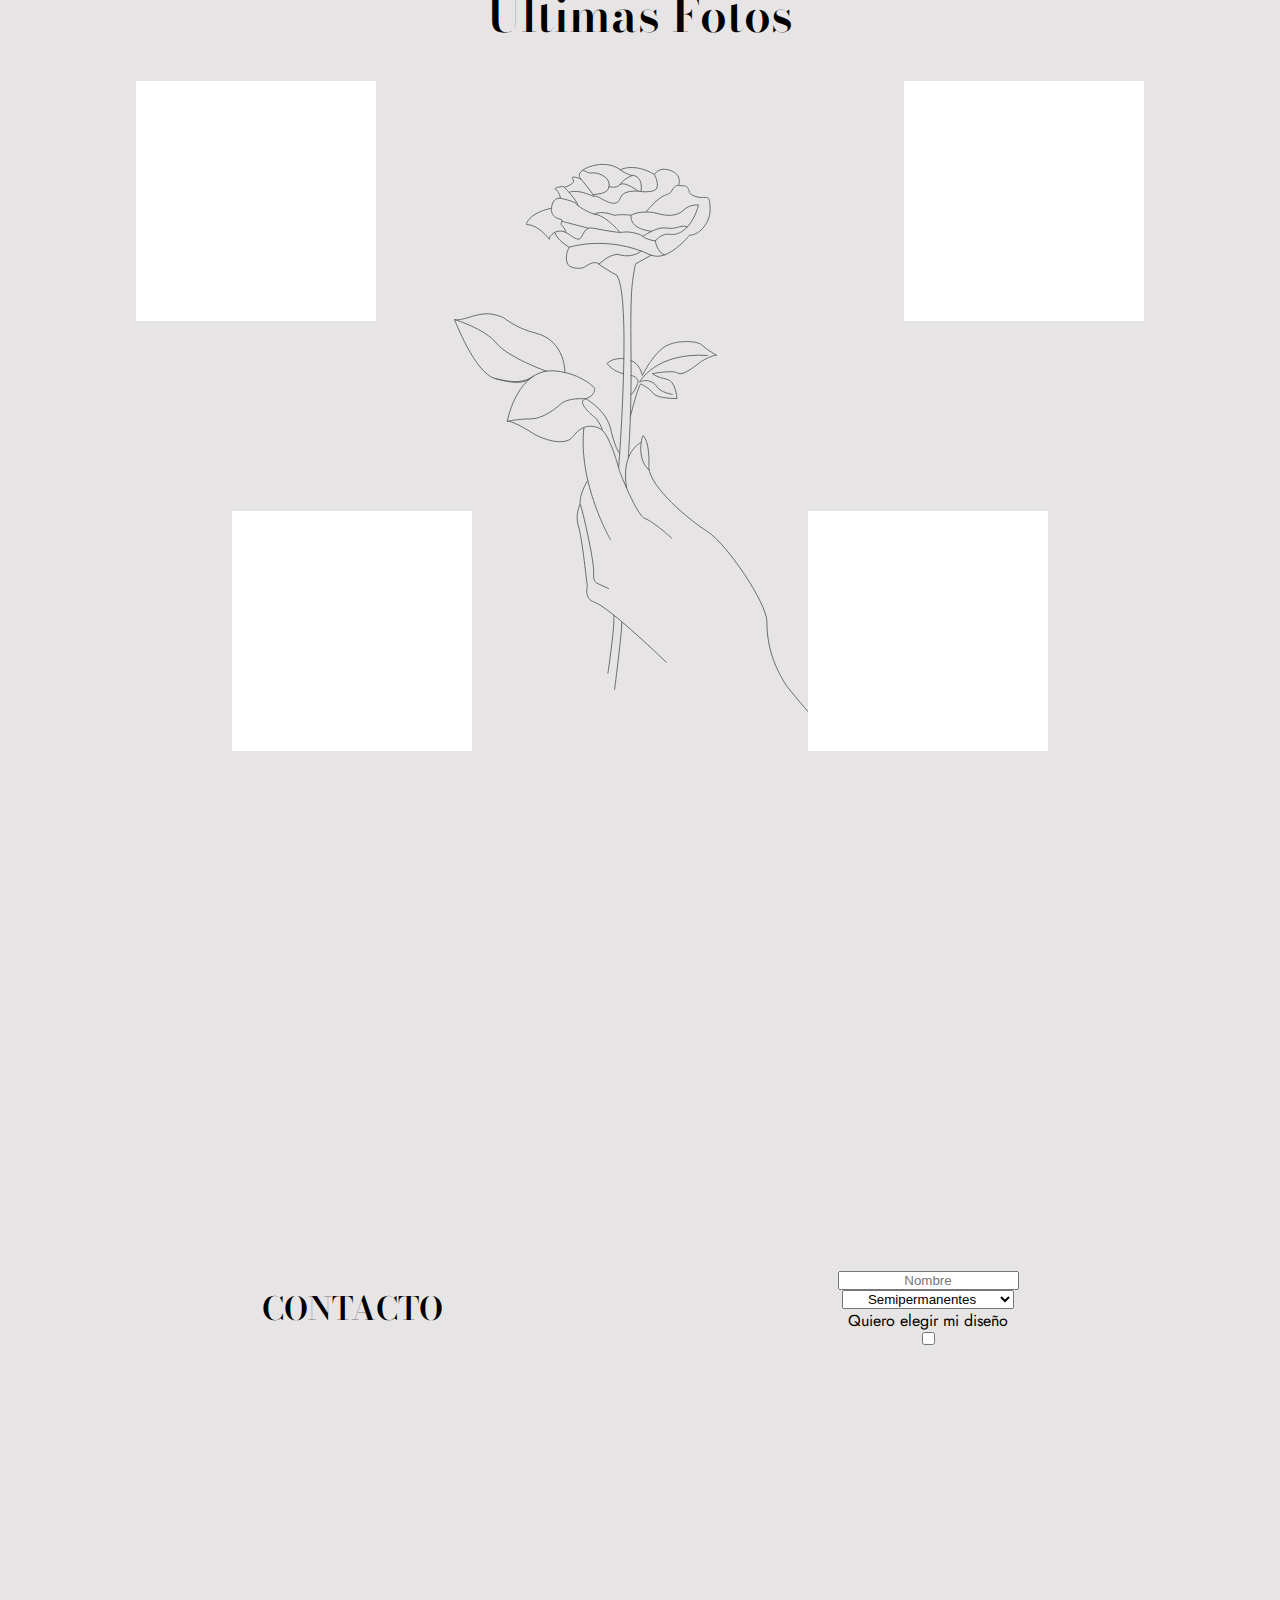
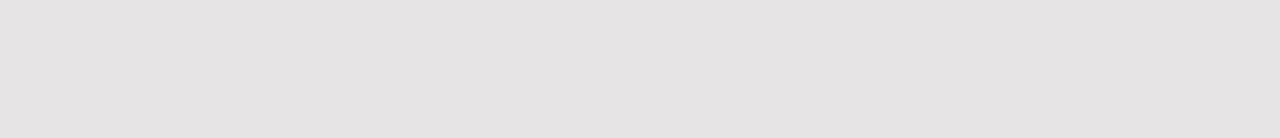
==== commit baa31d35: "Changed some Css in services and galery sections" ====
--- a/index.html
+++ b/index.html
@@ -26,11 +26,11 @@
 
     <section id="hero" class="hero">
         <div class="main-presentation">
-            <!-- <h1 class="title">JAUNE</h1> -->
-            <!-- <h1 class="title">CUTS</h1> -->
-            <h1 class="title">THIS IS A WORK</h1>
-            <h1 class="title">IN PROCESS</h1>
-            <h1 class="title">Last Update: 12/3/22</h1>
+            <h1 class="title">JAUNE</h1>
+            <h1 class="title">CUTS</h1>
+            <!-- <h1 class="title">THIS IS A WORK</h1> -->
+            <!-- <h1 class="title">IN PROCESS</h1> -->
+            <!-- <h1 class="title">Last Update: 12/3/22</h1> -->
             <p>Lorem ipsum dolor sit amet, consectetur adipiscing elit. Enim malesuada egestas condimentum aliquet sapien, fusce. Suspendisse tempus auctor a netus neque fermentum vulputate viverra fusce. Leo ultricies mauris aliquet id. Ut sit nunc viverra quis consequat nibh magna.</p>
         </div>
         <div id="svg1"></div>
@@ -61,7 +61,8 @@
             <div class="service-card">
                 <div class="service-img service-img-2"></div>
                 <div class="service-title">
-                    <span>Semipermanentes</span>
+                    <span>Acrilicas en</span>
+                    <span>Polygel</span>
                 </div>
                 <div class="service-description">
                     <p>Lorem ipsum dolor sit amet, consectetur adipiscing elit. Nisi eget libero sollicitudin dignissim nisl turpis congue.</p>
@@ -77,7 +78,8 @@
             <div class="service-card">
                 <div class="service-img service-img-3"></div>
                 <div class="service-title">
-                    <span>Semipermanentes</span>
+                    <span>Kapping en</span>
+                    <span>Gel y Polygel</span>
                 </div>
                 <div class="service-description">
                     <p>Lorem ipsum dolor sit amet, consectetur adipiscing elit. Nisi eget libero sollicitudin dignissim nisl turpis congue.</p>
@@ -95,19 +97,40 @@
     
     <section id="galery" class="column">
         <div id="svg2"></div>
-        <h1 class="title">Ultimas Fotos</h1>
-        <div class="galery-box">
-            <div class="instagram-insert"></div>
-            <div class="instagram-insert instagram-hide"></div>
-            <div class="instagram-insert"></div>
-            <div class="instagram-insert"></div>
-            <div class="instagram-insert"></div>
+        <h1 class="title galery-title">Ultimas Fotos</h1>
+        <div class="galery-box column">
+            <div class="galery-row space-around">
+                <div class="instagram-insert"></div>
+                <div class="instagram-insert instagram-hide"></div>
+                <div class="instagram-insert"></div>
+            </div>
+            <div class="galery-row space-around">
+                <div class="instagram-insert"></div>
+                <div class="instagram-insert"></div>
+            </div>
         </div>
     </section>
 
 
-    <section id="contact" class="center">
-        <h1>CONTACTO</h1>
+    <section id="contact" class="space-around">
+        <div class="contact-text">
+            <h1>CONTACTO</h1>
+        </div>
+        <form action="" class="column">
+            <input type="text" placeholder="Nombre">
+            <select name="Tipo de uñas" id="">
+                <option value="Semipermanentes">Semipermanentes</option>
+                <option value="Acrilicas en Polygel">Acrilicas en Polygel</option>
+                <option value="Kapping en Gel y Polygel">Kapping en Gel y Polygel</option>
+            </select>
+            <label for="check-design">Quiero elegir mi diseño</label>
+            <input type="checkbox" id="check-design">
+        </form>
+
+
+
+
+
     </section>
 
 
--- a/style.css
+++ b/style.css
@@ -45,7 +45,7 @@
     display: flex;
     justify-content: space-between;
     align-items: center;
-    padding: 30px 10%;
+    padding: 10px 10%;
     z-index: 100;
     background-color: var(--base);
 }
@@ -53,18 +53,40 @@
     display: flex;
     height: 100vh;
     width: 90vw;
-    padding-top: 90px;
-}
-.flex{
-    display: flex;
-}
+    padding-top: 40px;
+}
+
 .center {
+    display: flex;
     justify-content: center;
     align-items: center;
 }
 .column{
+    display: flex;
     flex-direction: column;
     align-items: center;
+}
+.row {
+    display: flex;
+    flex-direction: row;
+}
+.space-around{
+    display: flex;
+    justify-content: space-around;
+    align-items: center;
+}
+
+.space-between {
+    display: flex;
+    justify-content: space-between;
+    align-items: center;
+}
+/* THIS ARE CLASES FOR TESTING */
+.test{
+    background: red;
+}
+.test2{
+    background: steelblue;
 }
 
 /*################################*/
@@ -93,13 +115,6 @@
 }
 .title{
     font-size: 3rem;
-}
-.service-title {
-    font-size: 1.5rem;
-    height: 0;
-    position: relative;
-    top: -3em;
-    color: var(--base);
 }
 
 /* This is for the lines like in the price of the service section */
@@ -260,57 +275,60 @@
 /*                             */
 /*############################*/
 #service{
-    padding-top: 90px;
-}
-.container{
-    background: red;
-}
-.container2{
-    background: steelblue;
+    height: auto;
 }
 .service{
     display: flex;
     justify-content: space-around;
     align-items: center;
     flex-wrap: wrap;
+    
 }
 .service-card {
     margin: 15px 5px 10px 5px;
-    width: 20em;
+    min-width: 300px;
+    width: 25vw;
     border-radius: 15px;
-    height: 33em;
+    min-height: 500px;
+    height: 25vh;
     background-color: var(--base2);
 }
-.service-card .service-img {
+.service-title {
+    font-size: 1.5rem;
+    height: 0;
+    position: relative;
+    top: -1.75em;
+    color: var(--base);
+}
+.service-img {
     width: 100%;
     height: 50%;
     border-radius: 15px 15px 0 0;
     box-shadow: inset 0 -5em 50px -10px rgba(0,0,0,0.8);
 }
-.service-card .service-img-1{
+.service-img-1{
     background: url(img/test.png);
     background-size: cover;
 }
-.service-card .service-img-2{
+.service-img-2{
     background: url(img/test.png);
     background-size: cover;
 }
-.service-card .service-img-3{
+.service-img-3{
     background: url(img/test.png);
     background-size: cover;
 }
 
-
-.service-card .service-description{
+.service-description{
     display: flex;
     justify-content: center;
     align-items: center;
-    height: 10em;
-}
-.service-card .service-description p {
+    height: 7.5em;
+}
+.service-description p {
     width: 80%;
 }
-.service-card .card-price-box{
+.card-price-box{
     display: flex;
     justify-content: center;
     align-items: center;
@@ -334,17 +352,17 @@
         width: 100%;
         height: 80vh;
     }
+    .service-description {
+        height: auto;
+        margin: 6vh 0;
+    }
     .service-card img {max-height: 70%;}
-    .service-card .service-description p {
-        margin-top: 5vh;
-    }
-    .service-card .card-price-box {
-        margin-top: 6vh;
+    .card-price-box {
+        margin: 5px 0;
     }
 }
 
 @media screen and (max-width: 1200px) {
-    
     #service{
         flex-wrap: wrap;
         height: auto;
@@ -368,18 +386,25 @@
     position: absolute;
     z-index: 8;
 }
-
+#galery {
+    height: 100vh;
+}
+.galery-title{
+    position: relative;
+    height: 0;
+}
 .galery-box {
     height: 100%;
-    width: min(100%, 1200px);
-    display: flex;
-    align-items: space-around;
-    justify-content: space-around;
-    flex-wrap: wrap;
+    width: 100%;
+}
+.galery-row {
+    padding-top: 15px;
+    height: 50%;
+    width: 100%;
 }
 .instagram-insert{
-    height: 16em;
-    width: 16em;
+    width: 15em;
+    height: 15em;
     background: #fff;
     margin: 1.4rem;
     z-index: 9;
@@ -393,8 +418,23 @@
     #galery{
         height: auto;
     }
+    .galery-row{
+        flex-wrap: wrap;
+    }
+    .galery-title{
+        margin-top: 30px;
+        position: static;
+        height: auto;
+    }
     .instagram-hide{
         display: none;
+    }
+}
+
+@media screen and (max-width: 768px) {
+    .instagram-insert{
+        width: 80%;
+        padding-top: 80%;
     }
 }
 /*################################*/
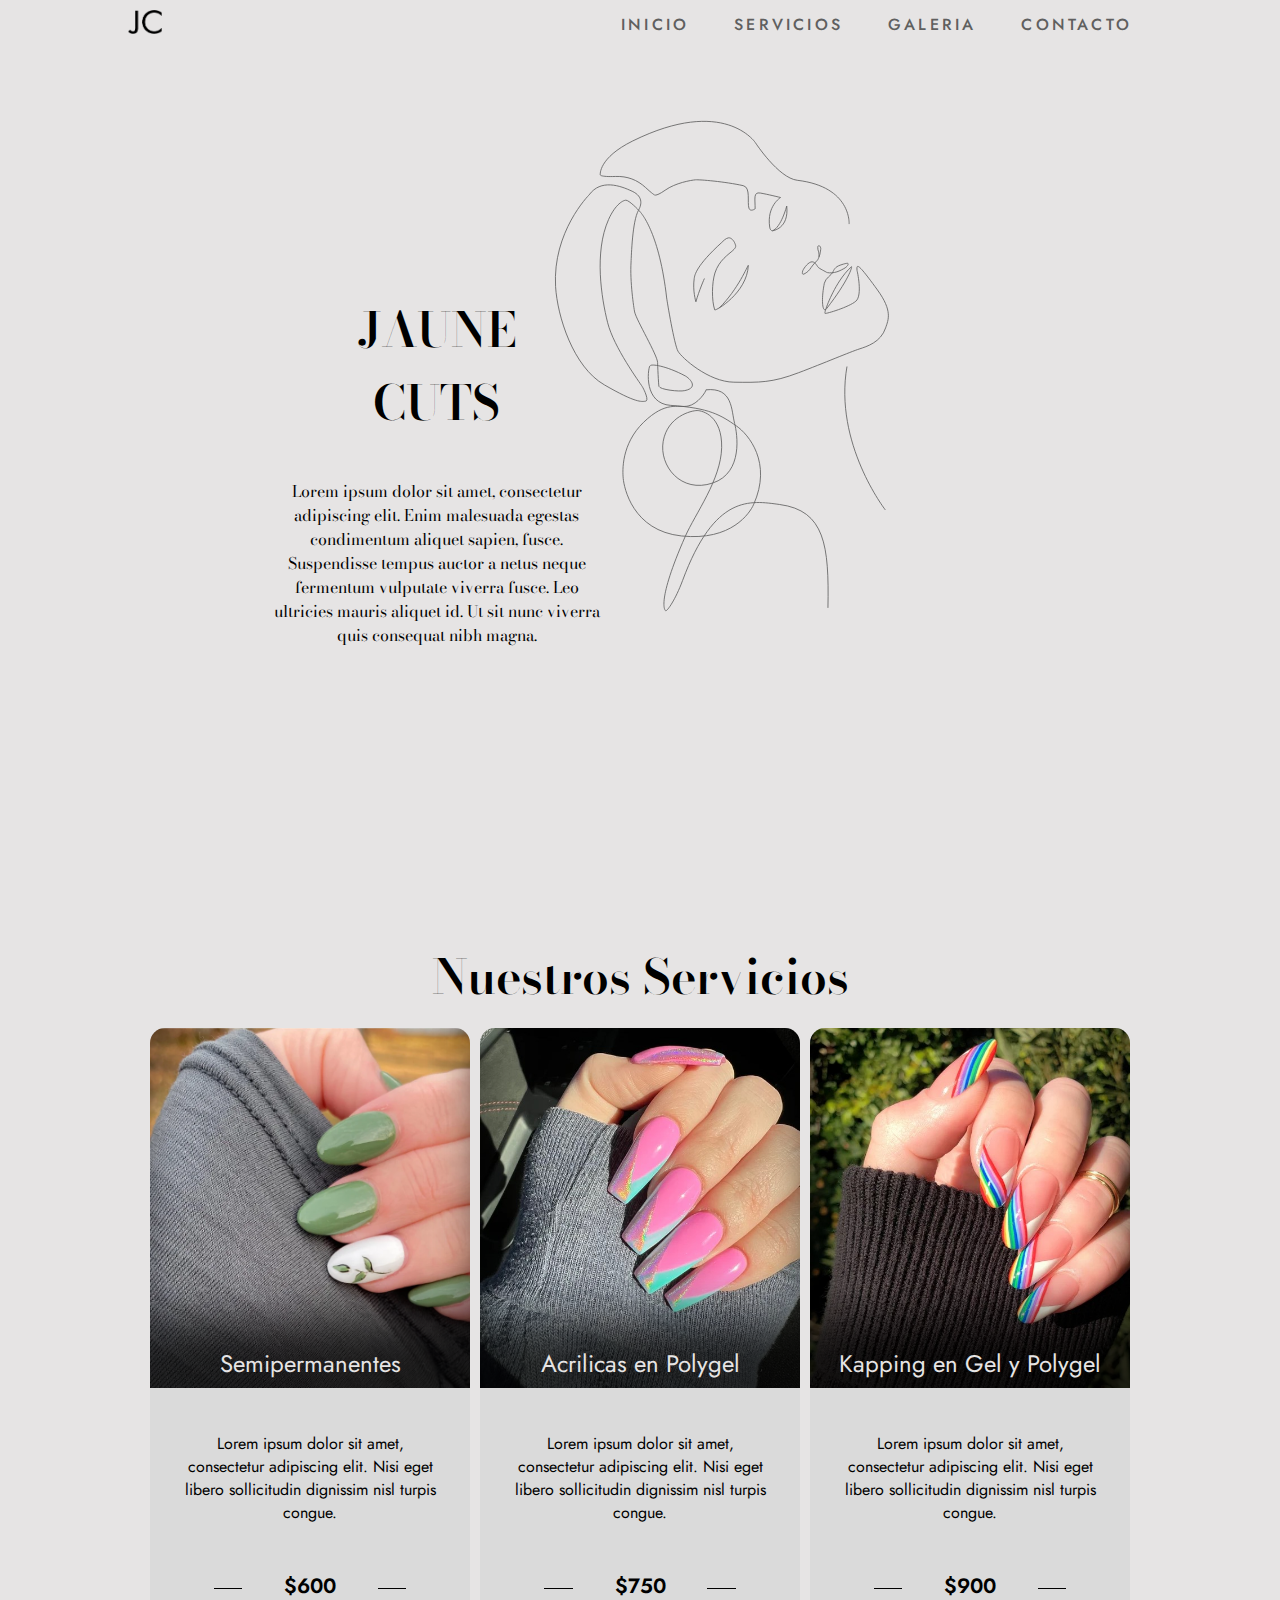
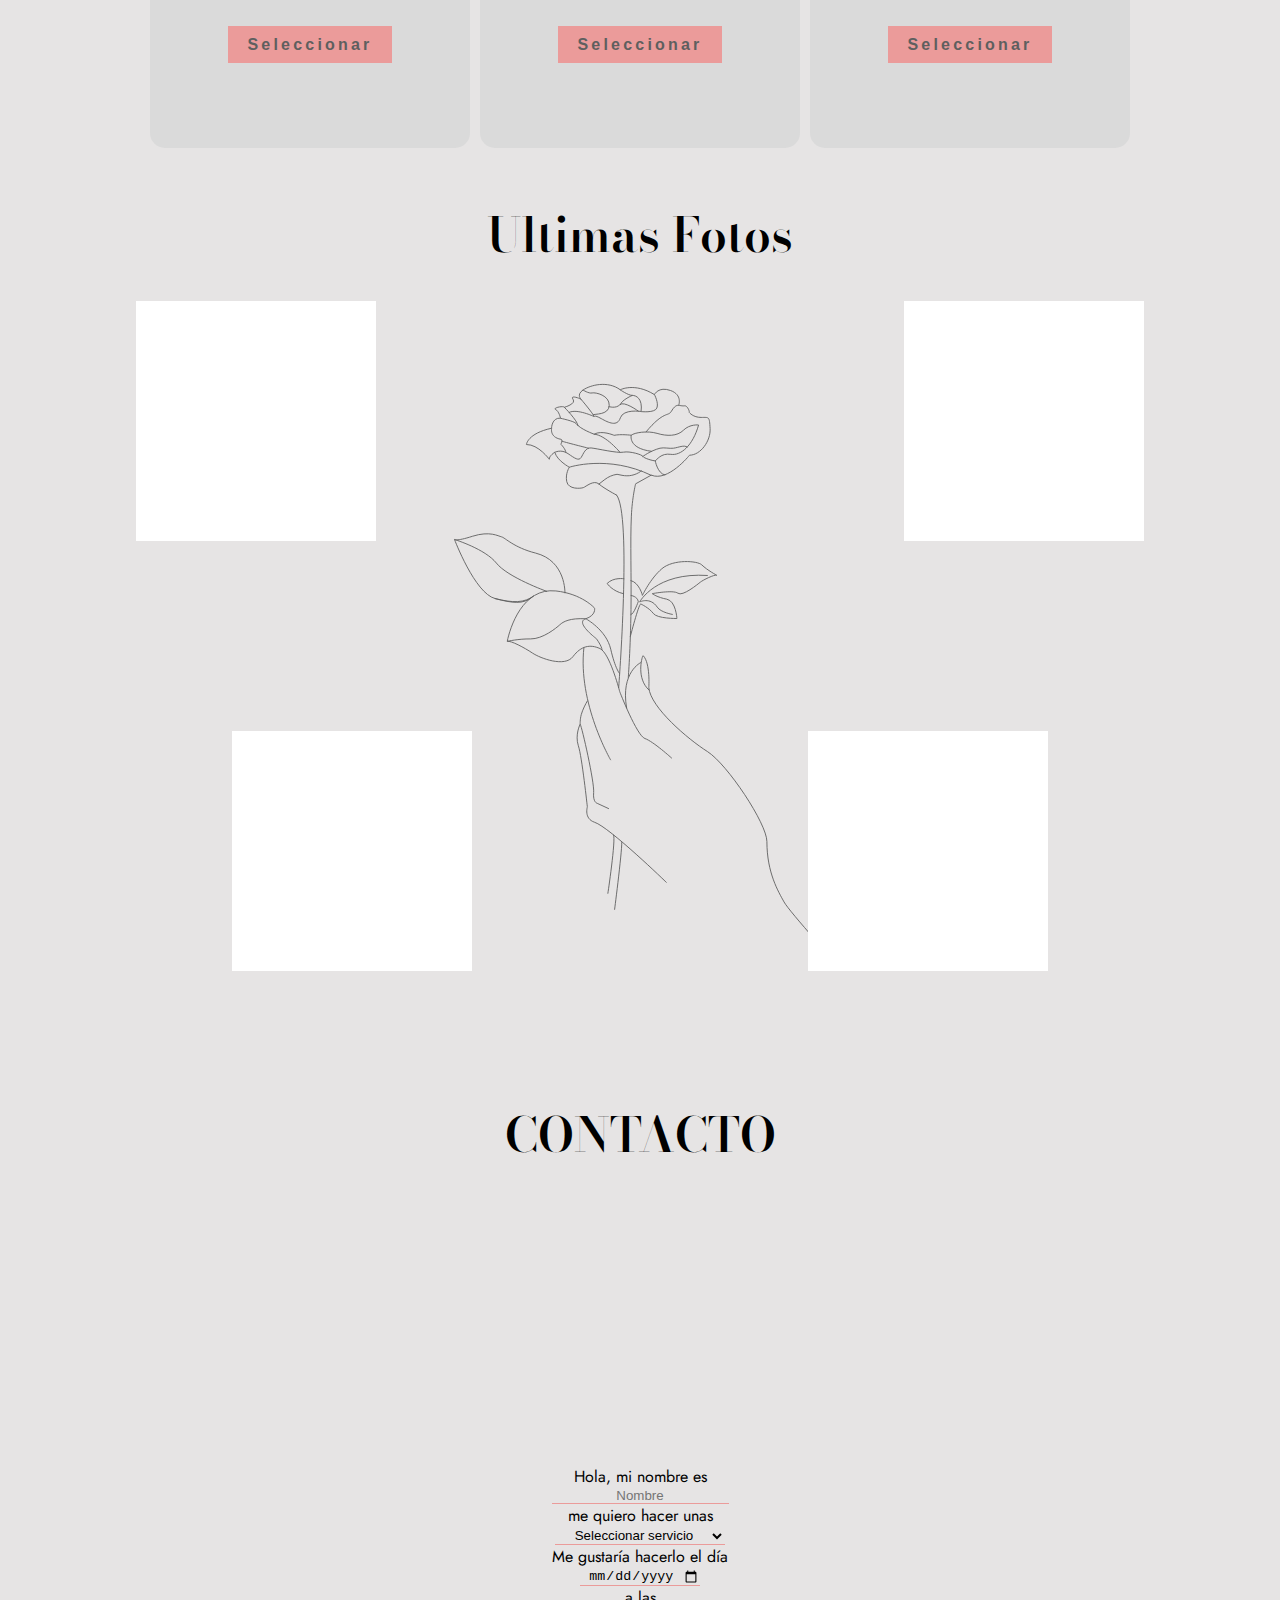
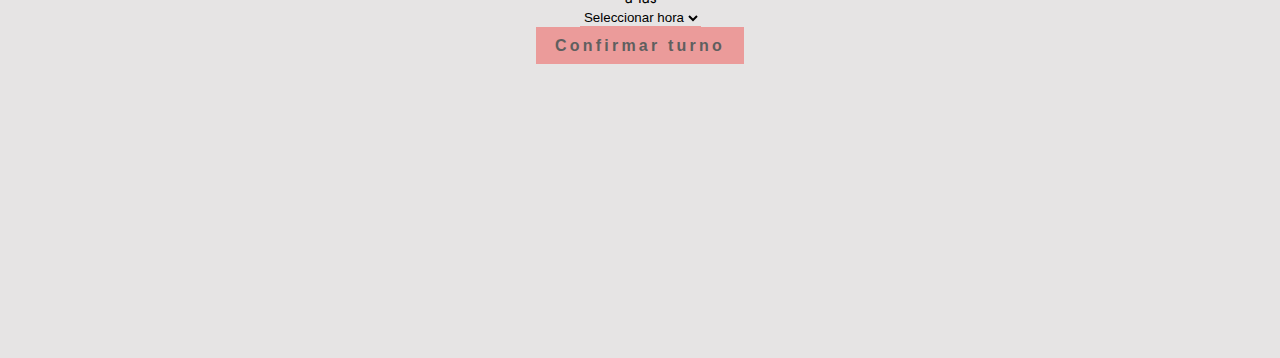
==== commit edb73b1e: "Added contact redirect to whatsapp, website icon and more test images" ====
--- a/index.html
+++ b/index.html
@@ -5,7 +5,8 @@
     <meta http-equiv="X-UA-Compatible" content="IE=edge">
     <meta name="viewport" content="width=device-width, initial-scale=1.0">
     <link rel="stylesheet" href="style.css">
-    <title>Document</title>
+    <title>Jaunce Cuts</title>
+    <link rel="icon" href="favicon.png">
 </head>
 <body class="flex column">
     <header> 
@@ -28,9 +29,6 @@
         <div class="main-presentation">
             <h1 class="title">JAUNE</h1>
             <h1 class="title">CUTS</h1>
-            <!-- <h1 class="title">THIS IS A WORK</h1> -->
-            <!-- <h1 class="title">IN PROCESS</h1> -->
-            <!-- <h1 class="title">Last Update: 12/3/22</h1> -->
             <p>Lorem ipsum dolor sit amet, consectetur adipiscing elit. Enim malesuada egestas condimentum aliquet sapien, fusce. Suspendisse tempus auctor a netus neque fermentum vulputate viverra fusce. Leo ultricies mauris aliquet id. Ut sit nunc viverra quis consequat nibh magna.</p>
         </div>
         <div id="svg1"></div>
@@ -68,7 +66,7 @@
                     <p>Lorem ipsum dolor sit amet, consectetur adipiscing elit. Nisi eget libero sollicitudin dignissim nisl turpis congue.</p>
                 </div>
                 <div class="card-price-box">
-                    <h2><span>$600</span></h2>
+                    <h2><span>$750</span></h2>
                 </div>
                     <button class="btn">Seleccionar</button>
             </div>
@@ -85,7 +83,7 @@
                     <p>Lorem ipsum dolor sit amet, consectetur adipiscing elit. Nisi eget libero sollicitudin dignissim nisl turpis congue.</p>
                 </div>
                 <div class="card-price-box">
-                    <h2><span>$600</span></h2>
+                    <h2><span>$900</span></h2>
                 </div>
                     <button class="btn">Seleccionar</button>
             </div>
@@ -112,19 +110,36 @@
     </section>
 
 
-    <section id="contact" class="space-around">
-        <div class="contact-text">
-            <h1>CONTACTO</h1>
-        </div>
-        <form action="" class="column">
-            <input type="text" placeholder="Nombre">
-            <select name="Tipo de uñas" id="">
-                <option value="Semipermanentes">Semipermanentes</option>
-                <option value="Acrilicas en Polygel">Acrilicas en Polygel</option>
-                <option value="Kapping en Gel y Polygel">Kapping en Gel y Polygel</option>
+    <section id="contact" class="column center">
+        <h1 class="title">CONTACTO</h1>
+        <form onsubmit="wspMsje()" class="column center contact-form">
+            <label for="name">Hola, mi nombre es</label>
+            <input required type="text" placeholder="Nombre" id="nails-name">
+            <label for="nails-tipe">me quiero hacer unas</label>
+            <select required name="nails-service" id="nails-service">
+                <option value="" hidden selected>Seleccionar servicio</option>
+                <option value="unas uñas semipermanentes">Semipermanentes</option>
+                <option value="unas acrilicas en Polygel">Acrilicas en Polygel</option>
+                <option value="un kapping en Gel y Polygel">Kapping en Gel y Polygel</option>
             </select>
-            <label for="check-design">Quiero elegir mi diseño</label>
-            <input type="checkbox" id="check-design">
+            <label for="date">Me gustaría hacerlo el día</label>
+            <input required type="date" id="nails-date" name="nails-date">
+            <label for="nails-time">a las</label>
+            <select required name="nails-time" id="nails-time" default="Seleccionar hora">
+                <option value="" hidden selected>Seleccionar hora</option>
+                <option value="9hs">9 hs</option>
+                <option value="10hs">10 hs</option>
+                <option value="11hs">11 hs</option>
+                <option value="12hs">12 hs</option>
+                <option value="13hs">13 hs</option>
+                <option value="14hs">14 hs</option>
+                <option value="15hs">15 hs</option>
+                <option value="16hs">16 hs</option>
+                <option value="17hs">17 hs</option>
+                <option value="18hs">18 hs</option>
+                <option value="19hs">19 hs</option>
+            </select>
+            <button class="btn" type="submit" value="Submit">Confirmar turno</button>
         </form>
 
 
--- a/style.css
+++ b/style.css
@@ -225,6 +225,8 @@
 .hero {
     justify-content: flex-start;
     align-items: center;
+    min-height: 100vh;
+    height: auto;
 }
 .main-presentation{
     margin-left: 15%;
@@ -261,6 +263,7 @@
         margin-left: 0;
         justify-content: center;
         flex-direction: column;
+        
     }
     #svg1{
         top: 15%;
@@ -289,8 +292,8 @@
     min-width: 300px;
     width: 25vw;
     border-radius: 15px;
-    min-height: 500px;
-    height: 25vh;
+    min-height: 28em;
+    height: 80vh;
     background-color: var(--base2);
 }
 .service-title {
@@ -311,11 +314,11 @@
     background-size: cover;
 }
 .service-img-2{
-    background: url(img/test.png);
+    background: url(img/test2.png);
     background-size: cover;
 }
 .service-img-3{
-    background: url(img/test.png);
+    background: url(img/test3.png);
     background-size: cover;
 }
 
@@ -323,7 +326,8 @@
     display: flex;
     justify-content: center;
     align-items: center;
-    height: 7.5em;
+    min-height: 7em;
+    height: 20vh;
 }
 .service-description p {
     width: 80%;
@@ -388,6 +392,7 @@
 }
 #galery {
     height: 100vh;
+    min-height: 40em;
 }
 .galery-title{
     position: relative;
@@ -439,6 +444,23 @@
 }
 /*################################*/
 /*                               */
+/*       CONTACT SECTION        */
+/*                             */
+/*############################*/
+.contact-form{
+    height: 100vh;
+    font-size: 1rem;
+}
+.contact-form input, select{
+    outline: none;
+    border: none;
+    border-bottom: 1px solid var(--accent);
+    background: var(--base);
+}
+
+
+/*################################*/
+/*                               */
 /*          ANIMATIONS          */
 /*                             */
 /*############################*/
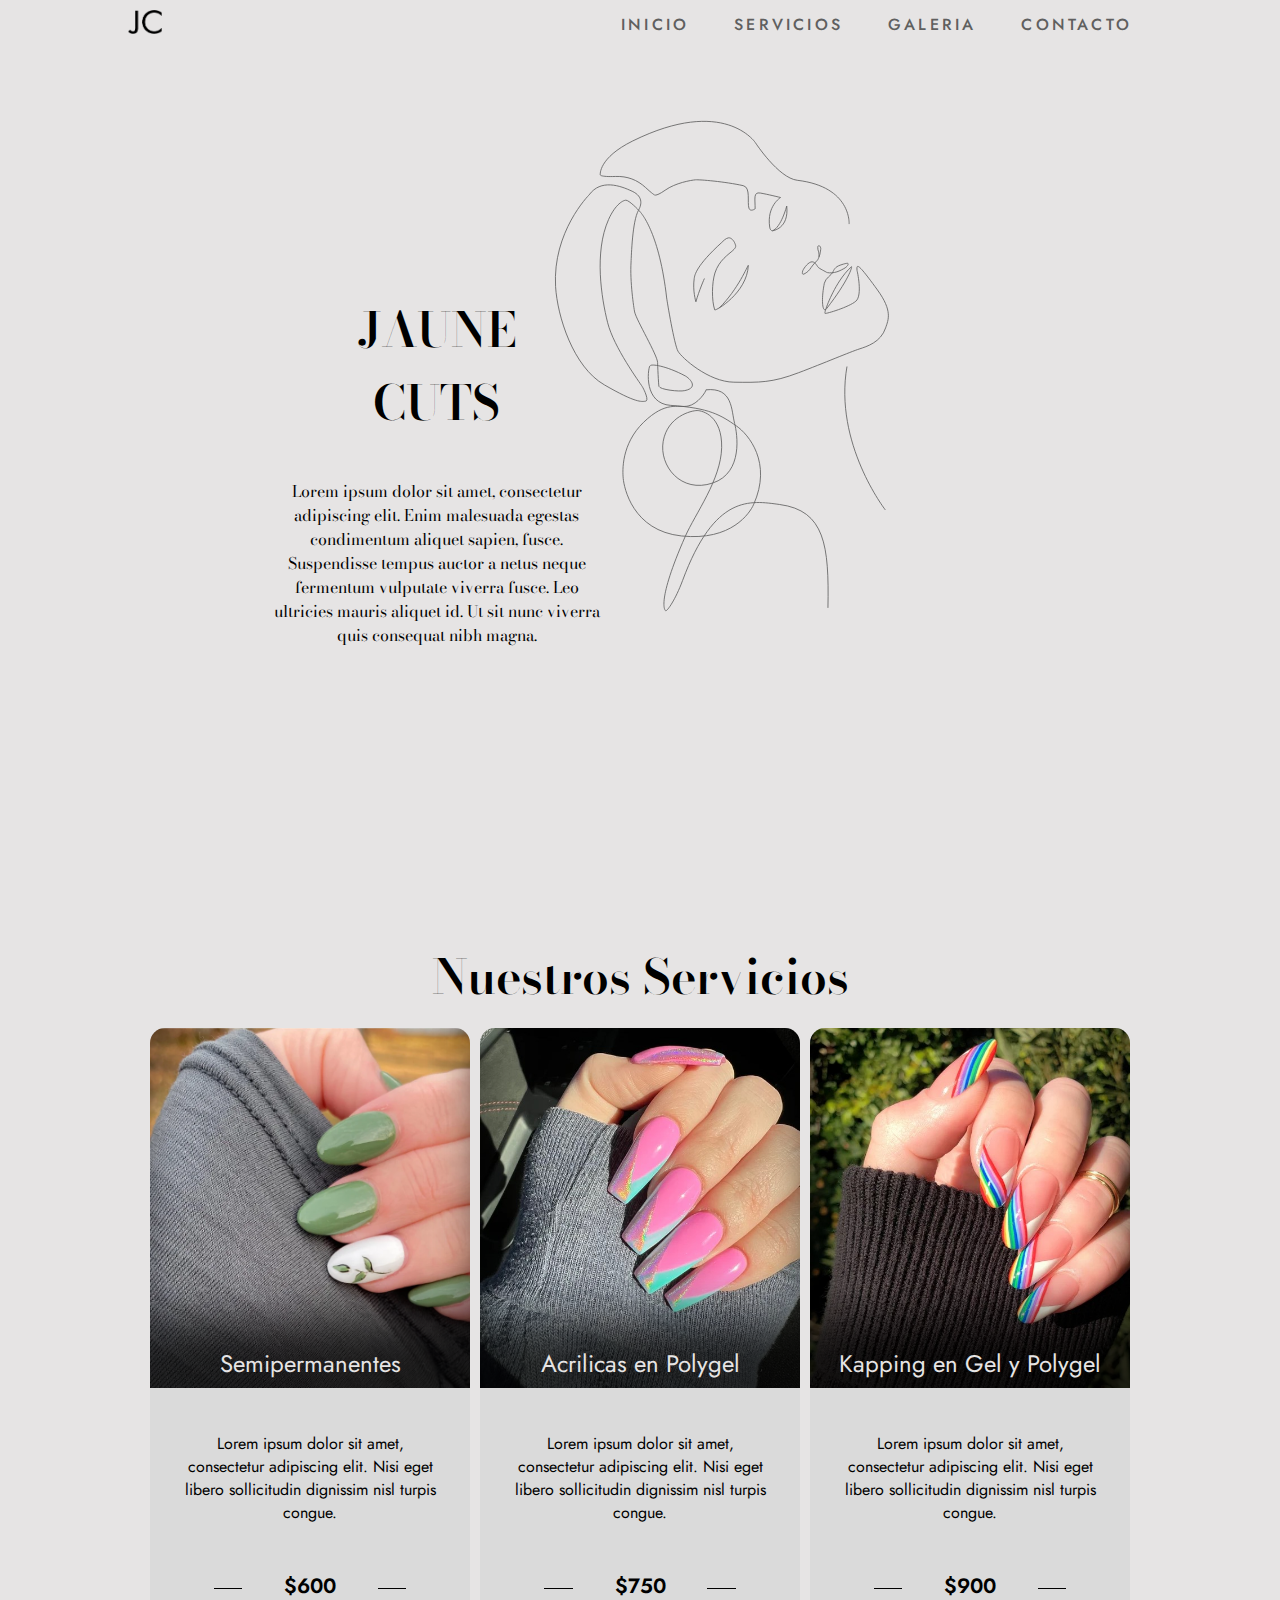
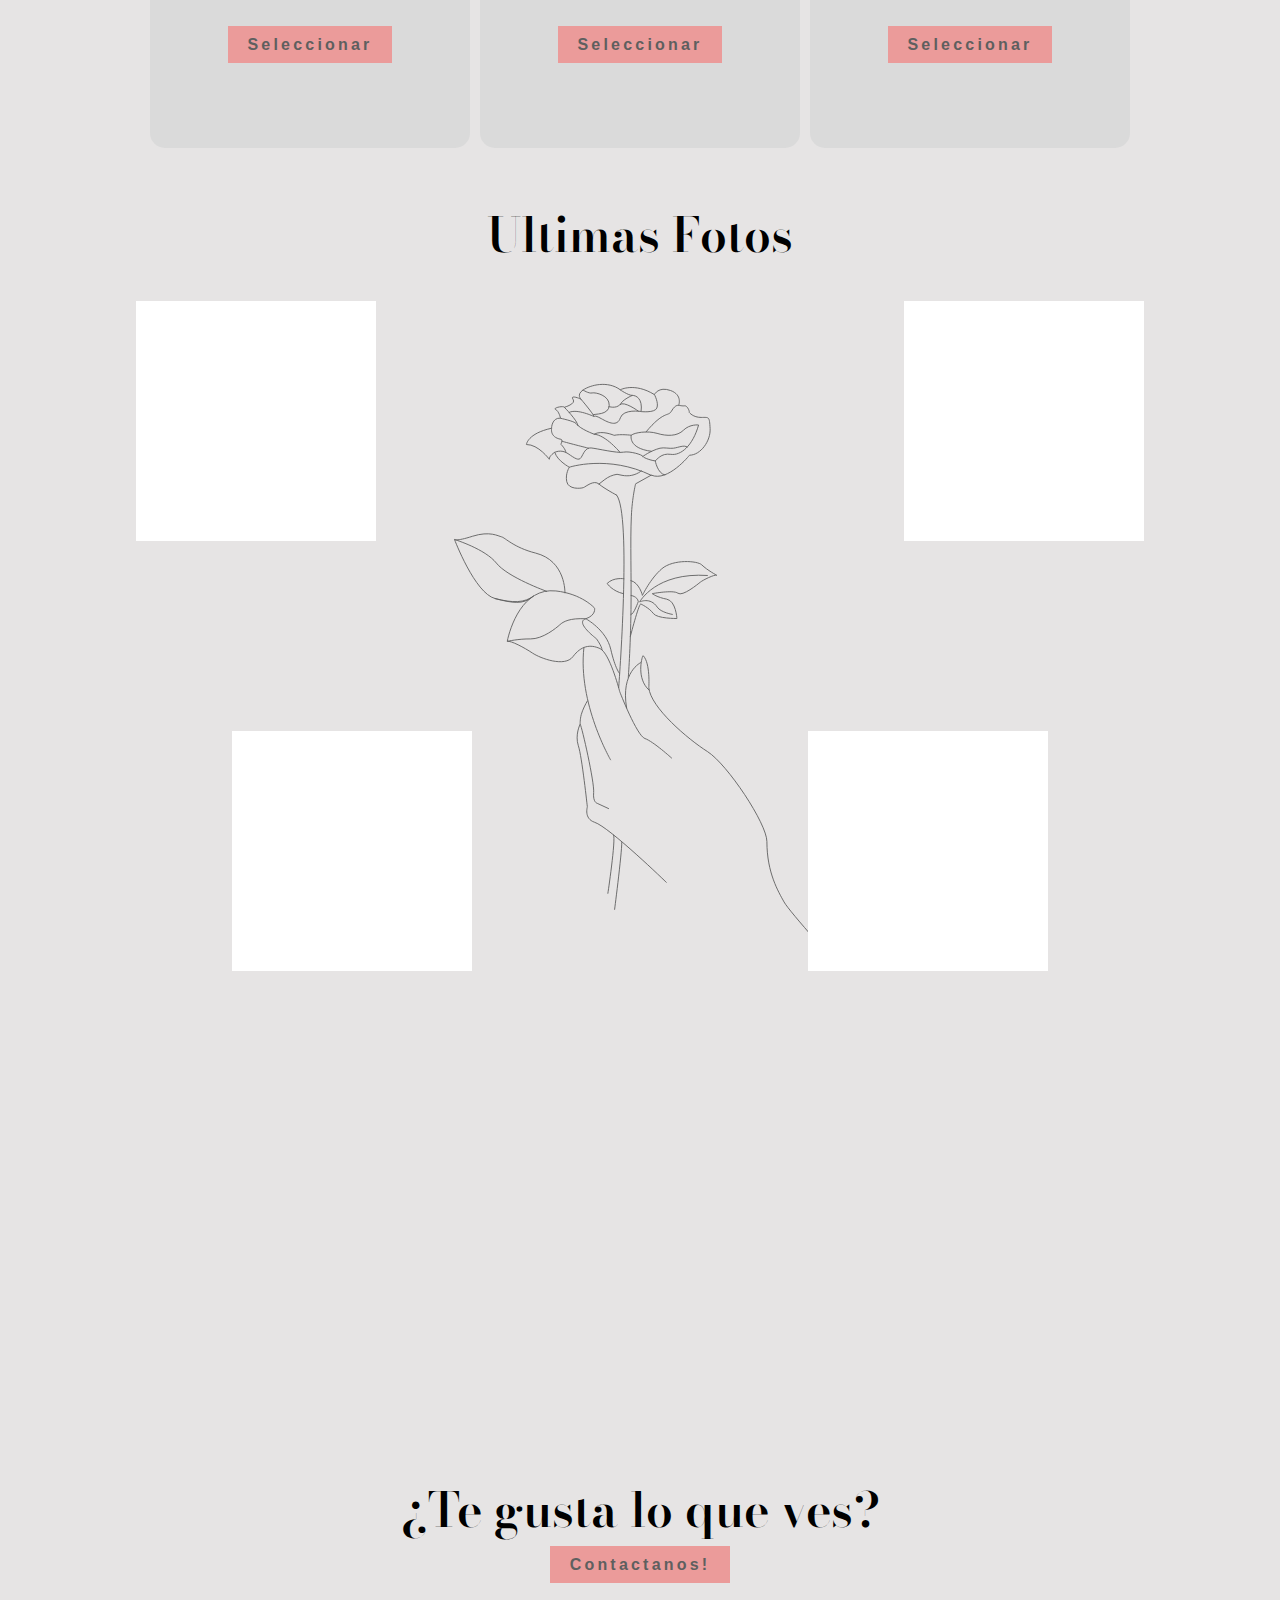
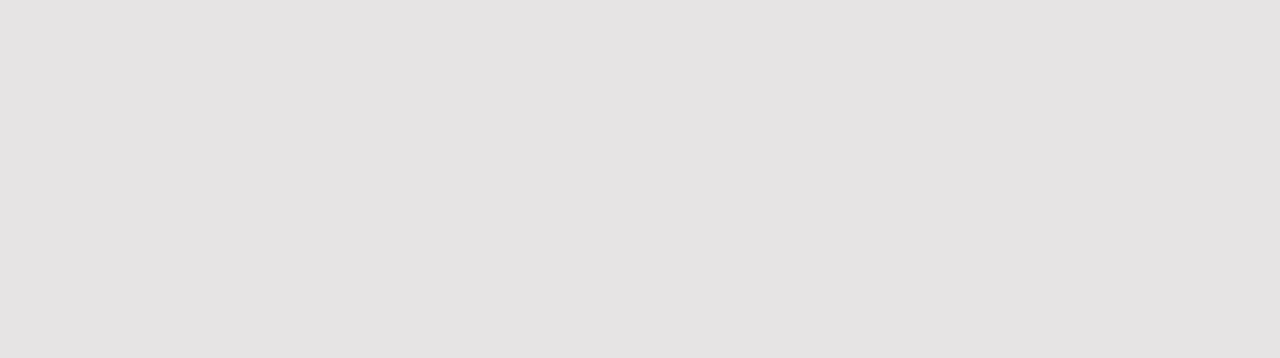
==== commit 59763325: "Separated Contact from the main page for accesiblity through instagram" ====
--- a/index.html
+++ b/index.html
@@ -19,7 +19,7 @@
                 <li><a href="#">Inicio</a></li>
                 <li><a href="#service">Servicios</a></li>
                 <li><a href="#galery">Galeria</a></li>
-                <li><a href="#contact">Contacto</a></li>
+                <li><a href="contact.html">Contacto</a></li>
             </ul>
         </nav>
     </header>
@@ -51,7 +51,7 @@
                 <div class="card-price-box">
                     <h2><span>$600</span></h2>
                 </div>
-                    <button class="btn">Seleccionar</button>
+                    <a href="#contact"><button class="btn" onclick= "selectService('unas uñas semipermanentes')">Seleccionar</button></a>
             </div>
 
 
@@ -68,7 +68,7 @@
                 <div class="card-price-box">
                     <h2><span>$750</span></h2>
                 </div>
-                    <button class="btn">Seleccionar</button>
+                <a href="#contact"><button class="btn" onclick="selectService('unas acrilicas en Polygel')">Seleccionar</button></a>
             </div>
 
 
@@ -85,7 +85,7 @@
                 <div class="card-price-box">
                     <h2><span>$900</span></h2>
                 </div>
-                    <button class="btn">Seleccionar</button>
+                    <a href="#contact"><button class="btn" onclick="selectService('un kapping en Gel y Polygel')">Seleccionar</button></a>
             </div>
 
 
@@ -108,45 +108,13 @@
             </div>
         </div>
     </section>
-
-
-    <section id="contact" class="column center">
-        <h1 class="title">CONTACTO</h1>
-        <form onsubmit="wspMsje()" class="column center contact-form">
-            <label for="name">Hola, mi nombre es</label>
-            <input required type="text" placeholder="Nombre" id="nails-name">
-            <label for="nails-tipe">me quiero hacer unas</label>
-            <select required name="nails-service" id="nails-service">
-                <option value="" hidden selected>Seleccionar servicio</option>
-                <option value="unas uñas semipermanentes">Semipermanentes</option>
-                <option value="unas acrilicas en Polygel">Acrilicas en Polygel</option>
-                <option value="un kapping en Gel y Polygel">Kapping en Gel y Polygel</option>
-            </select>
-            <label for="date">Me gustaría hacerlo el día</label>
-            <input required type="date" id="nails-date" name="nails-date">
-            <label for="nails-time">a las</label>
-            <select required name="nails-time" id="nails-time" default="Seleccionar hora">
-                <option value="" hidden selected>Seleccionar hora</option>
-                <option value="9hs">9 hs</option>
-                <option value="10hs">10 hs</option>
-                <option value="11hs">11 hs</option>
-                <option value="12hs">12 hs</option>
-                <option value="13hs">13 hs</option>
-                <option value="14hs">14 hs</option>
-                <option value="15hs">15 hs</option>
-                <option value="16hs">16 hs</option>
-                <option value="17hs">17 hs</option>
-                <option value="18hs">18 hs</option>
-                <option value="19hs">19 hs</option>
-            </select>
-            <button class="btn" type="submit" value="Submit">Confirmar turno</button>
-        </form>
-
-
-
-
+    <section id="contact2" class="column center">
+        <h1 class="title">¿Te gusta lo que ves?</h1>
+        <a href="contact.html"><button class="btn">Contactanos!</button> </a>
 
     </section>
+
+    
 
 
 
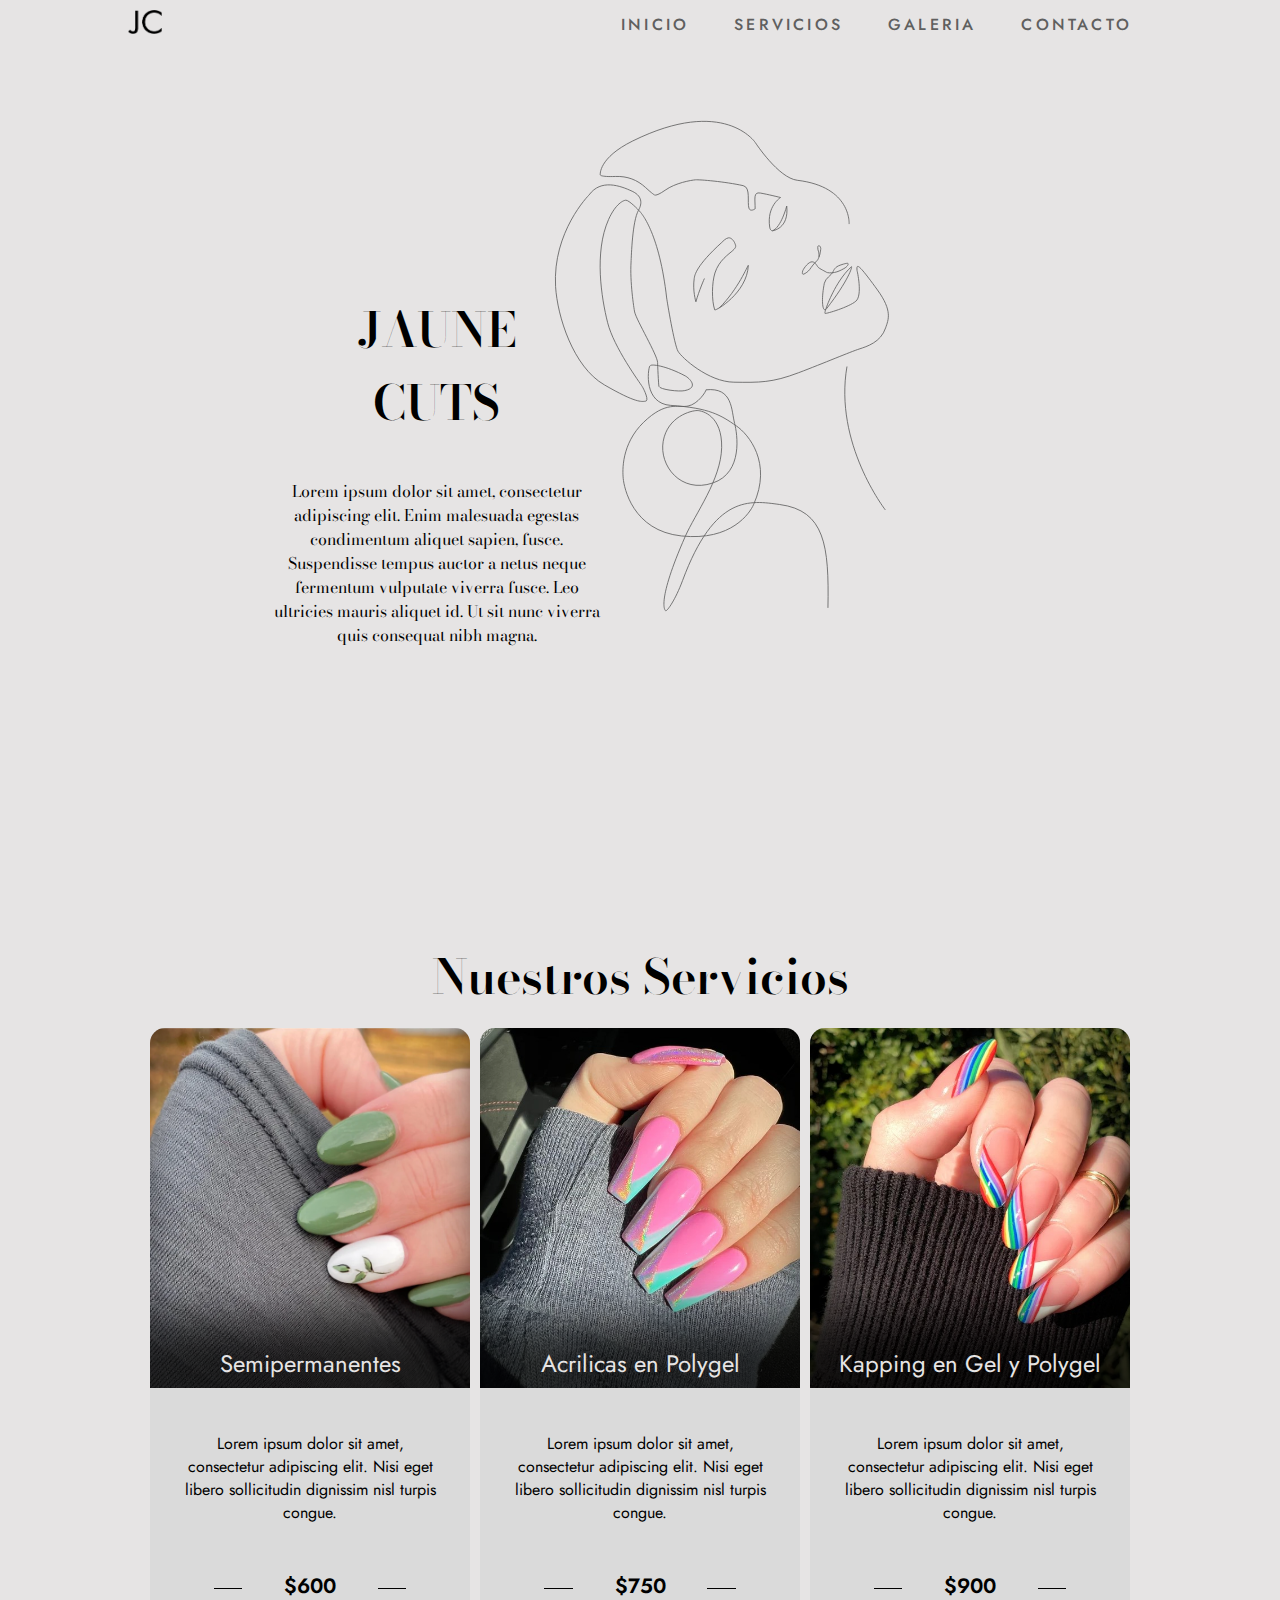
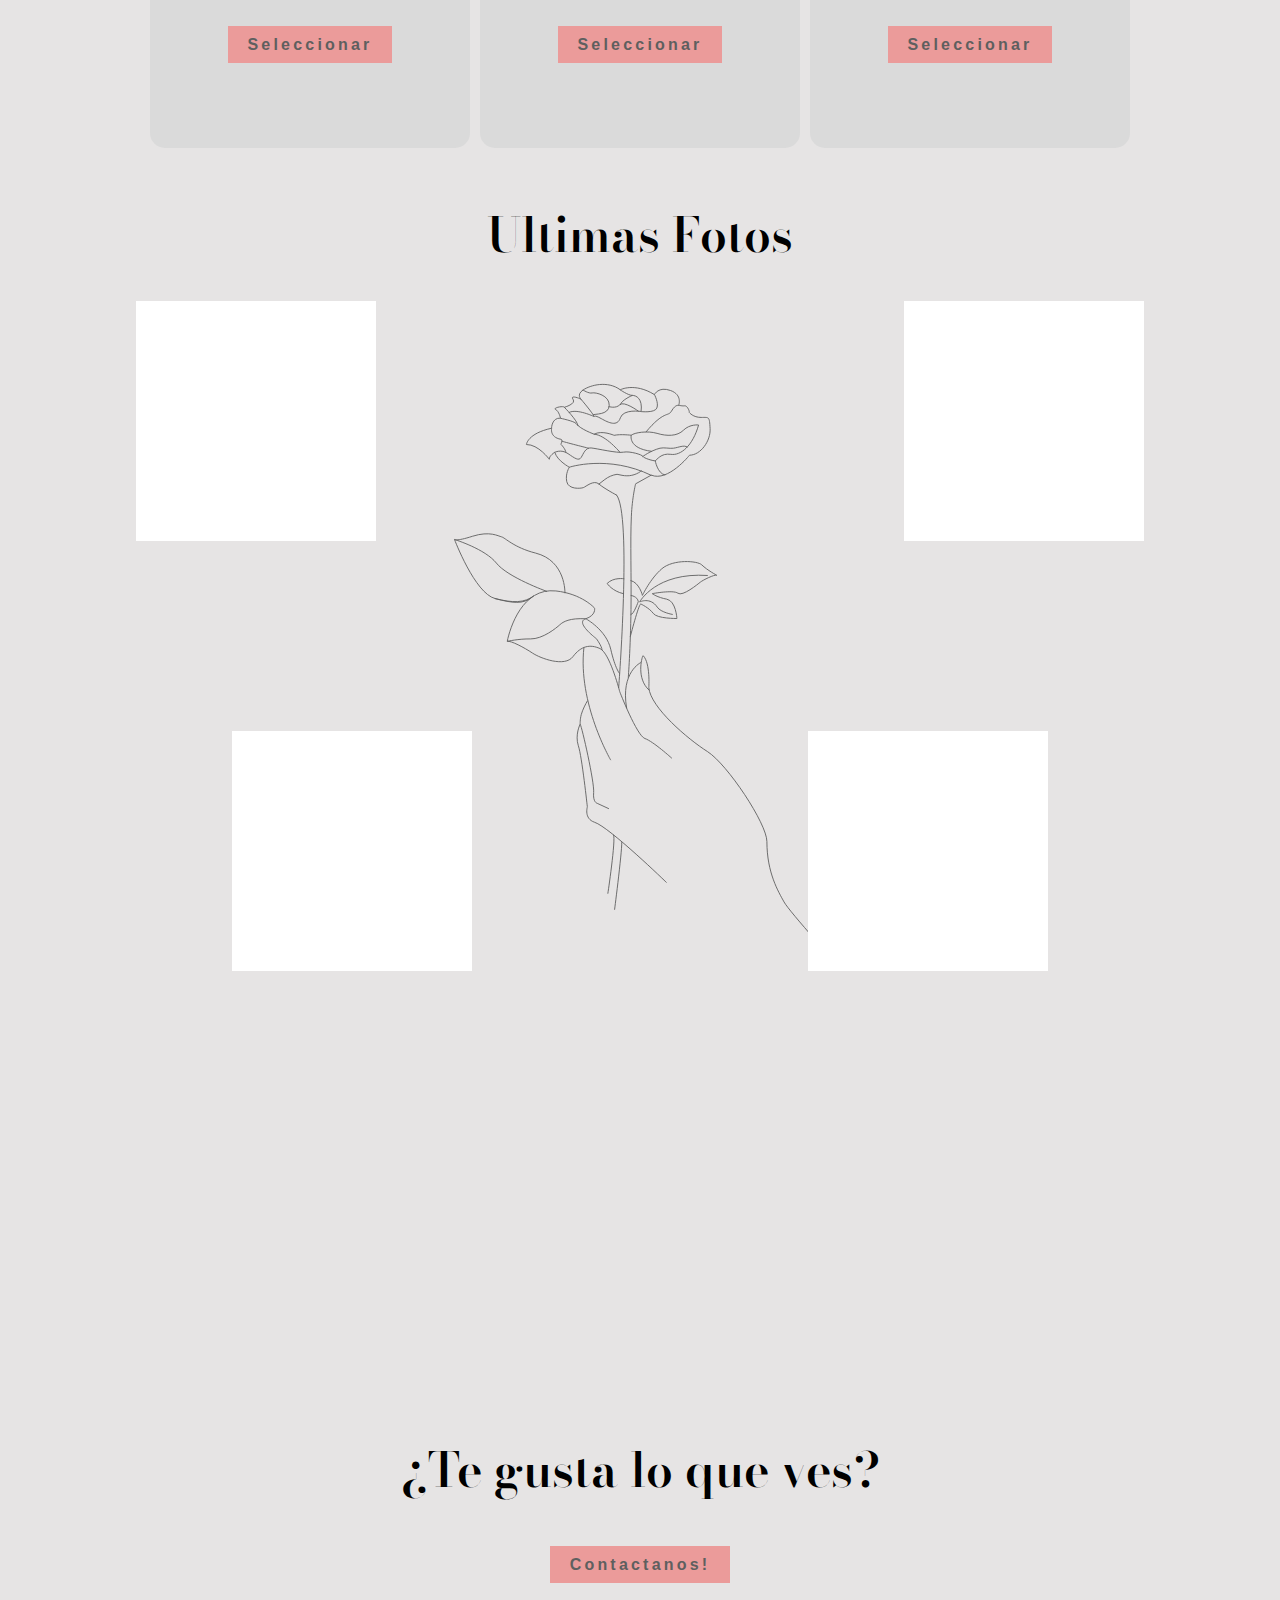
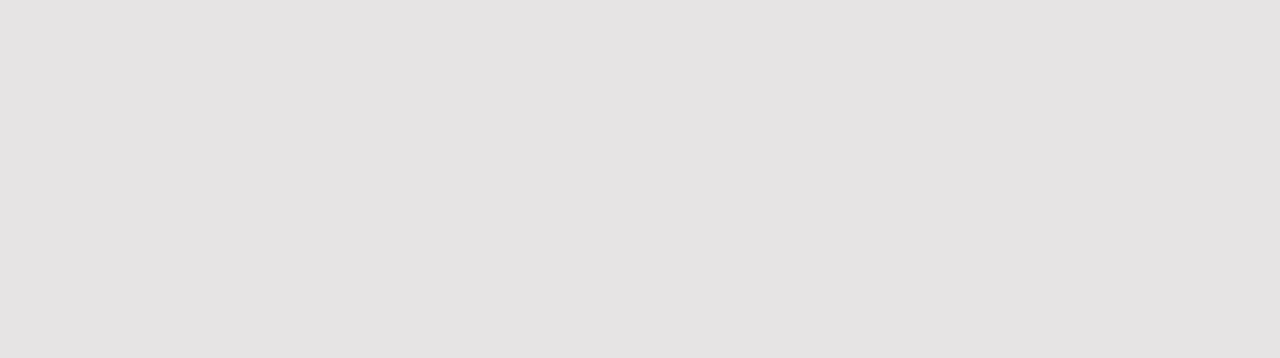
==== commit 61dcbc79: "Small fix" ====
--- a/index.html
+++ b/index.html
@@ -51,7 +51,7 @@
                 <div class="card-price-box">
                     <h2><span>$600</span></h2>
                 </div>
-                    <a href="#contact"><button class="btn" onclick= "selectService('unas uñas semipermanentes')">Seleccionar</button></a>
+                    <a href="contact.html"><button class="btn" onclick= "selectService('unas uñas semipermanentes')">Seleccionar</button></a>
             </div>
 
 
@@ -68,7 +68,7 @@
                 <div class="card-price-box">
                     <h2><span>$750</span></h2>
                 </div>
-                <a href="#contact"><button class="btn" onclick="selectService('unas acrilicas en Polygel')">Seleccionar</button></a>
+                <a href="contact.html"><button class="btn" onclick="selectService('unas acrilicas en Polygel')">Seleccionar</button></a>
             </div>
 
 
@@ -85,7 +85,7 @@
                 <div class="card-price-box">
                     <h2><span>$900</span></h2>
                 </div>
-                    <a href="#contact"><button class="btn" onclick="selectService('un kapping en Gel y Polygel')">Seleccionar</button></a>
+                    <a href="contact.html"><button class="btn" onclick="selectService('un kapping en Gel y Polygel')">Seleccionar</button></a>
             </div>
 
 
--- a/style.css
+++ b/style.css
@@ -354,13 +354,12 @@
 @media (max-width: 768px){
     .service-card{
         width: 100%;
-        height: 80vh;
+        height: 40em;
     }
     .service-description {
         height: auto;
-        margin: 6vh 0;
-    }
-    .service-card img {max-height: 70%;}
+        margin: 2em 0;
+    }
     .card-price-box {
         margin: 5px 0;
     }
@@ -448,16 +447,31 @@
 /*                             */
 /*############################*/
 .contact-form{
-    height: 100vh;
-    font-size: 1rem;
+    height: 100%;
+    width: 100%;
+    min-height: 5em;
+    font-size: 1.7rem;
 }
 .contact-form input, select{
     outline: none;
     border: none;
-    border-bottom: 1px solid var(--accent);
+    border-bottom: 1px solid var(--primary);
     background: var(--base);
 }
 
+.contact-form input, label, select {
+    width: 95%;
+    height: auto;
+    padding: 20px;
+}
+.contact-form .btn {
+    margin-top: 20px;
+    font-size: 1.7rem;
+}    
+
+#contact2 a{
+    padding: 40px;
+}
 
 /*################################*/
 /*                               */
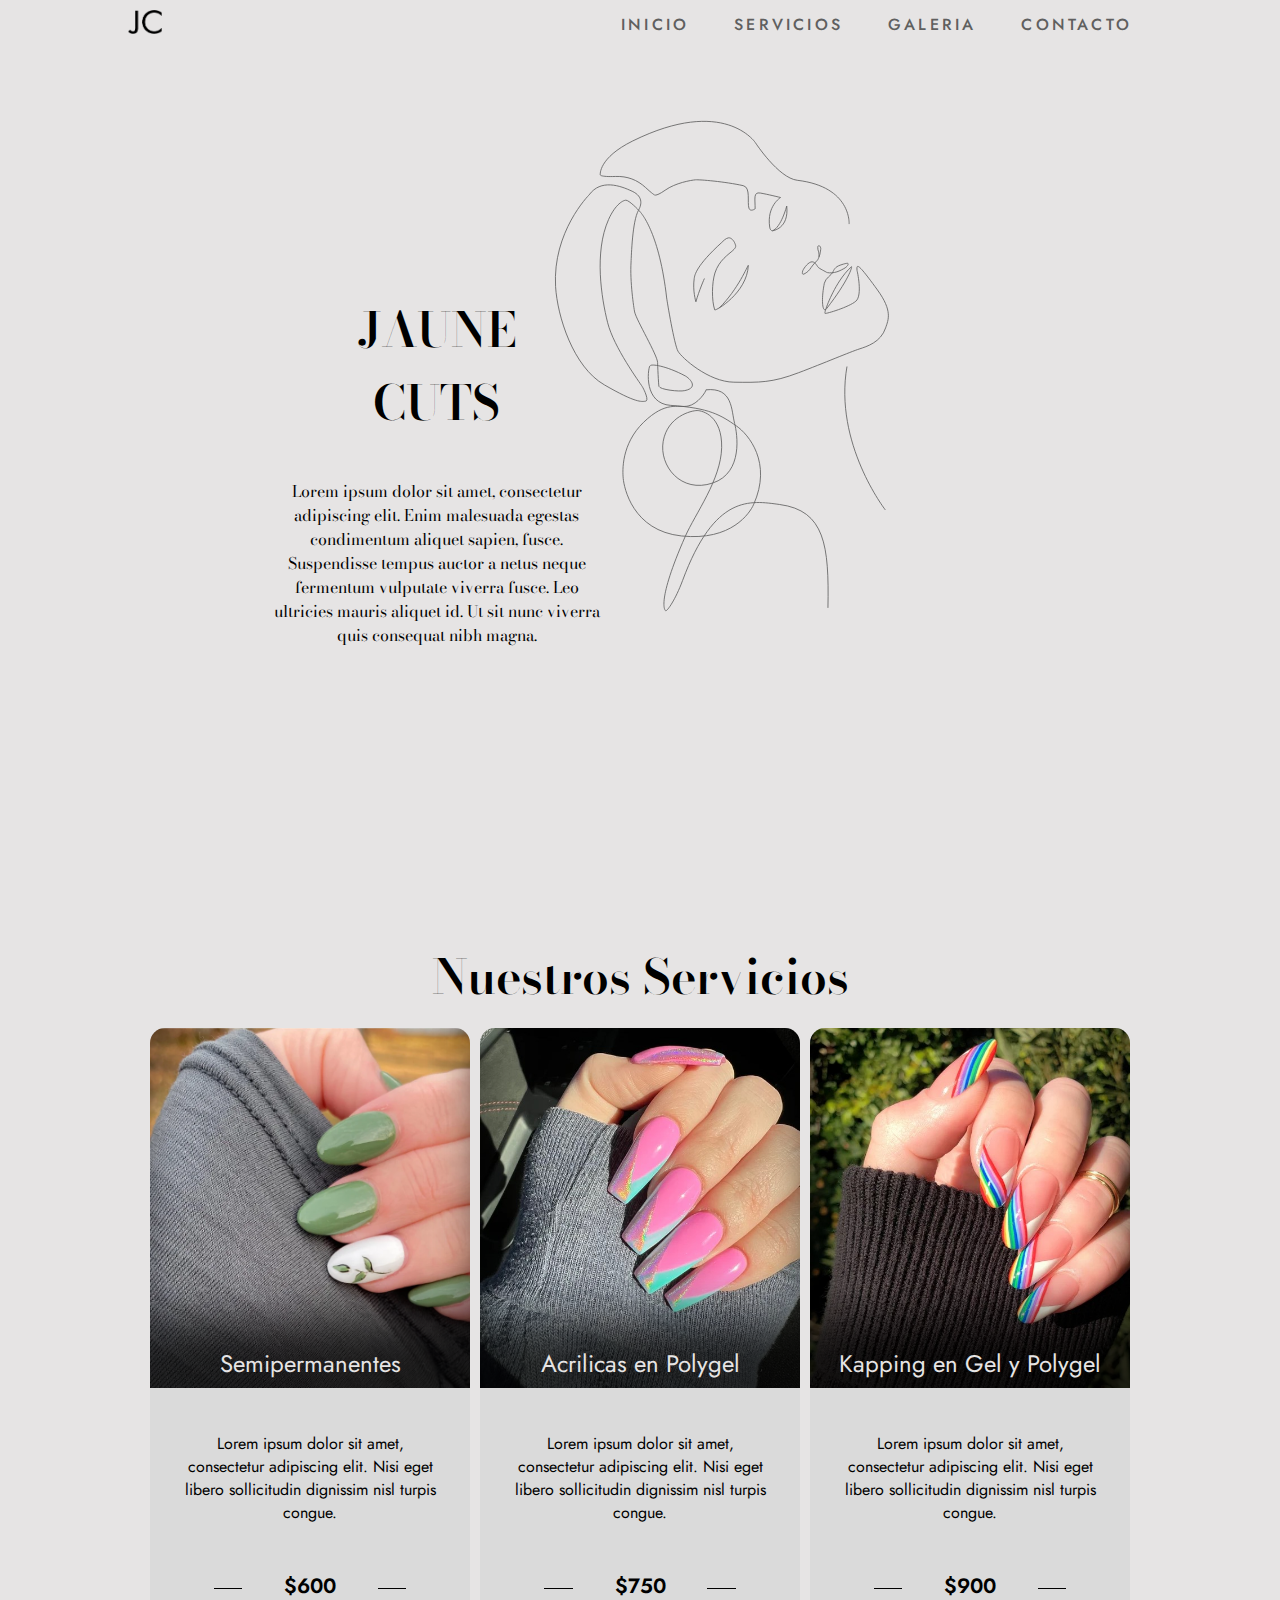
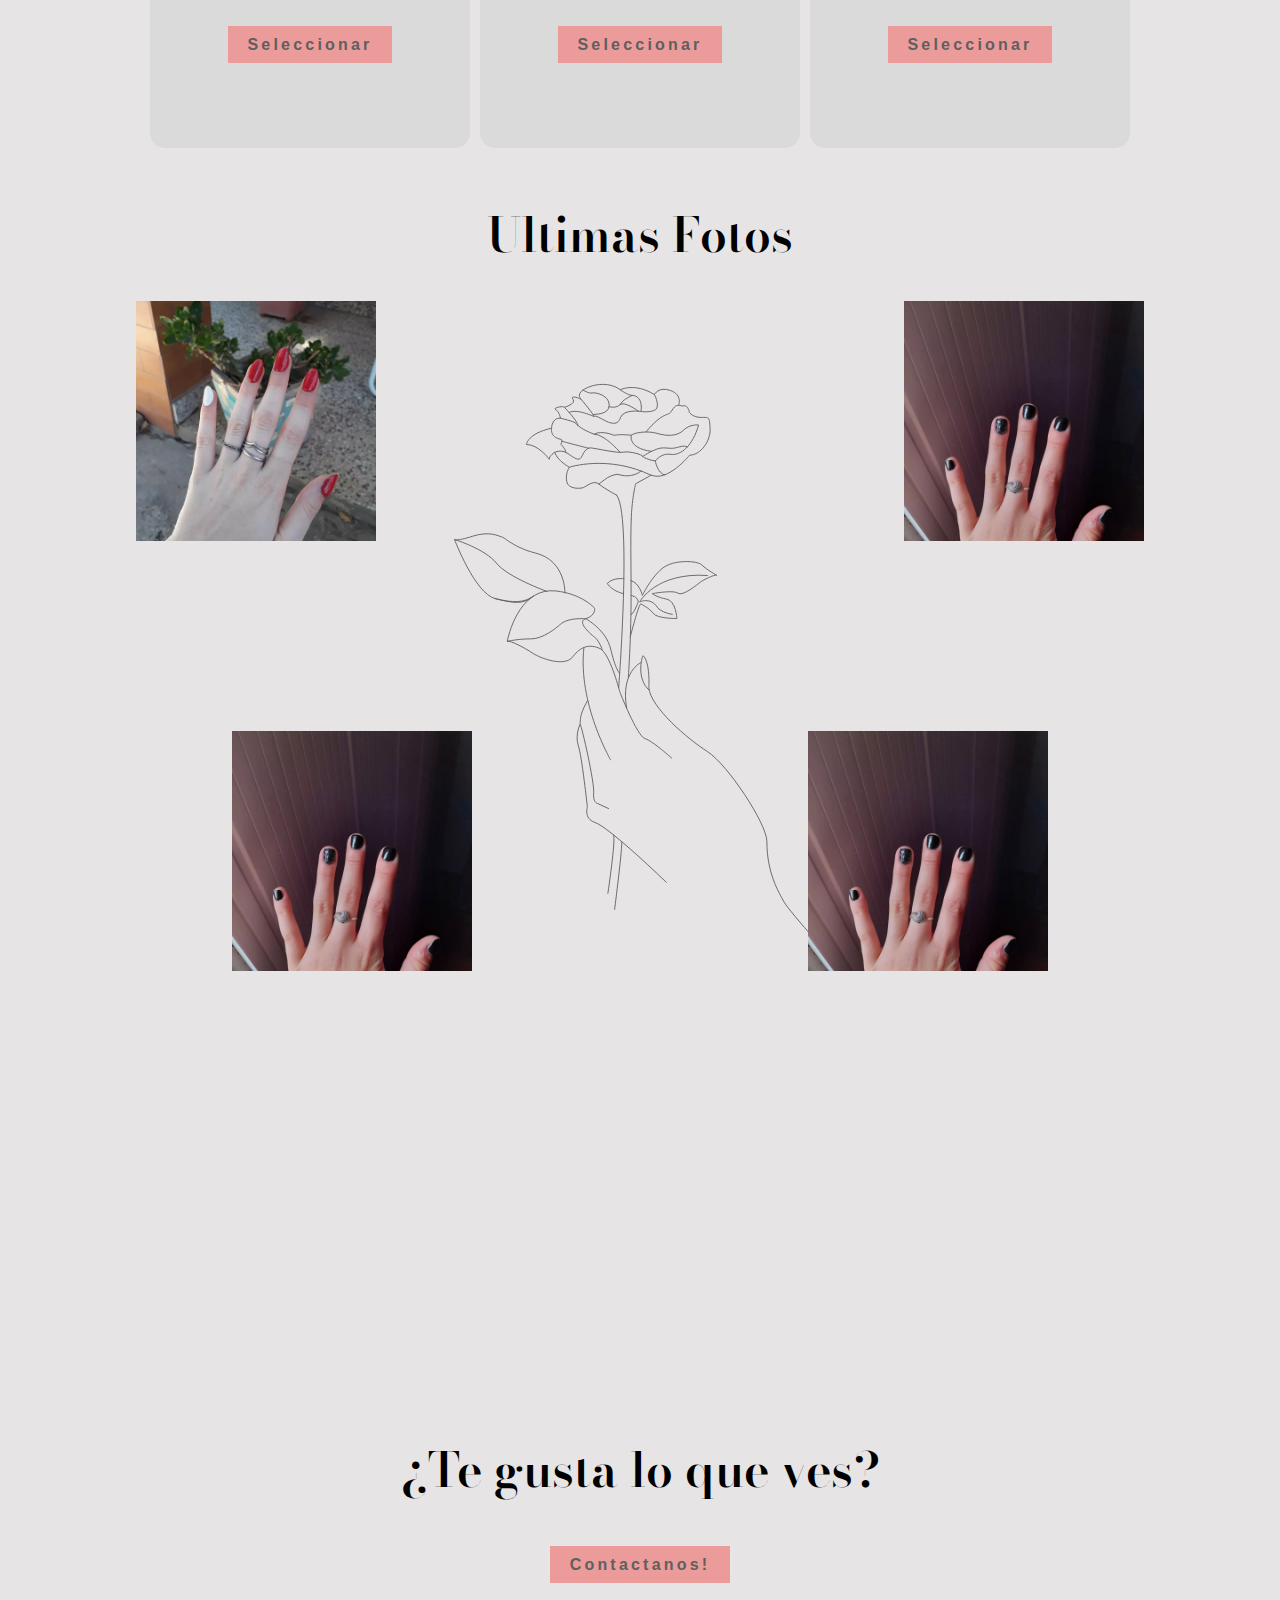
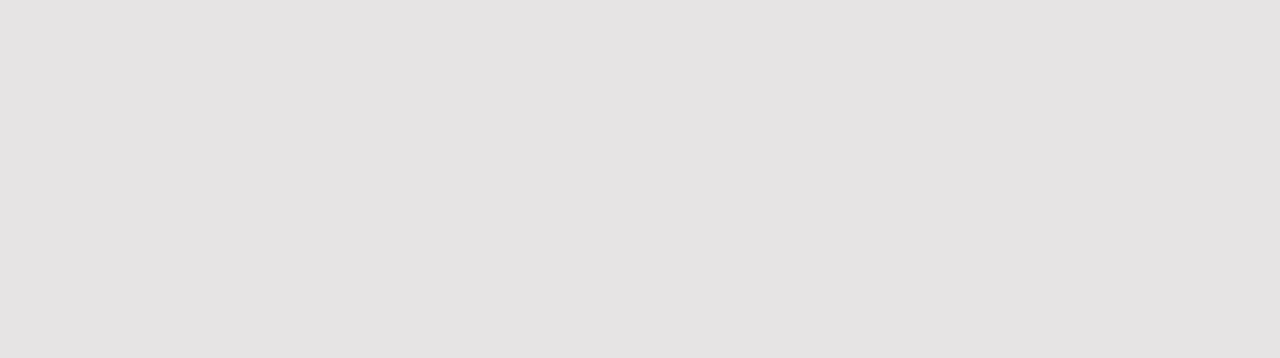
==== commit f8435ad0: "Added temporary images and changed how the link is opened in the form" ====
--- a/index.html
+++ b/index.html
@@ -98,13 +98,13 @@
         <h1 class="title galery-title">Ultimas Fotos</h1>
         <div class="galery-box column">
             <div class="galery-row space-around">
-                <div class="instagram-insert"></div>
+                <div class="instagram-insert ig-1"></div>
                 <div class="instagram-insert instagram-hide"></div>
-                <div class="instagram-insert"></div>
+                <div class="instagram-insert ig-2"></div>
             </div>
             <div class="galery-row space-around">
-                <div class="instagram-insert"></div>
-                <div class="instagram-insert"></div>
+                <div class="instagram-insert ig-3"></div>
+                <div class="instagram-insert ig-4"></div>
             </div>
         </div>
     </section>
--- a/style.css
+++ b/style.css
@@ -412,11 +412,34 @@
     background: #fff;
     margin: 1.4rem;
     z-index: 9;
+    
 }
 
 .instagram-hide{
     background: transparent;
 }
+
+.ig-1{
+    background: url(img/ig-1.png);
+    background-repeat: no-repeat;
+    background-size: cover;
+}
+.ig-2{
+    background: url(img/ig-2.png);
+    background-repeat: no-repeat;
+    background-size: cover;
+}
+.ig-3{
+    background: url(img/ig-2.png);
+    background-repeat: no-repeat;
+    background-size: cover;
+}
+.ig-4{
+    background: url(img/ig-2.png);
+    background-repeat: no-repeat;
+    background-size: cover;
+}
+
 
 @media screen and (max-width: 1000px) {
     #galery{
@@ -431,6 +454,9 @@
         height: auto;
     }
     .instagram-hide{
+        display: none;
+    }
+    #svg2 {
         display: none;
     }
 }
